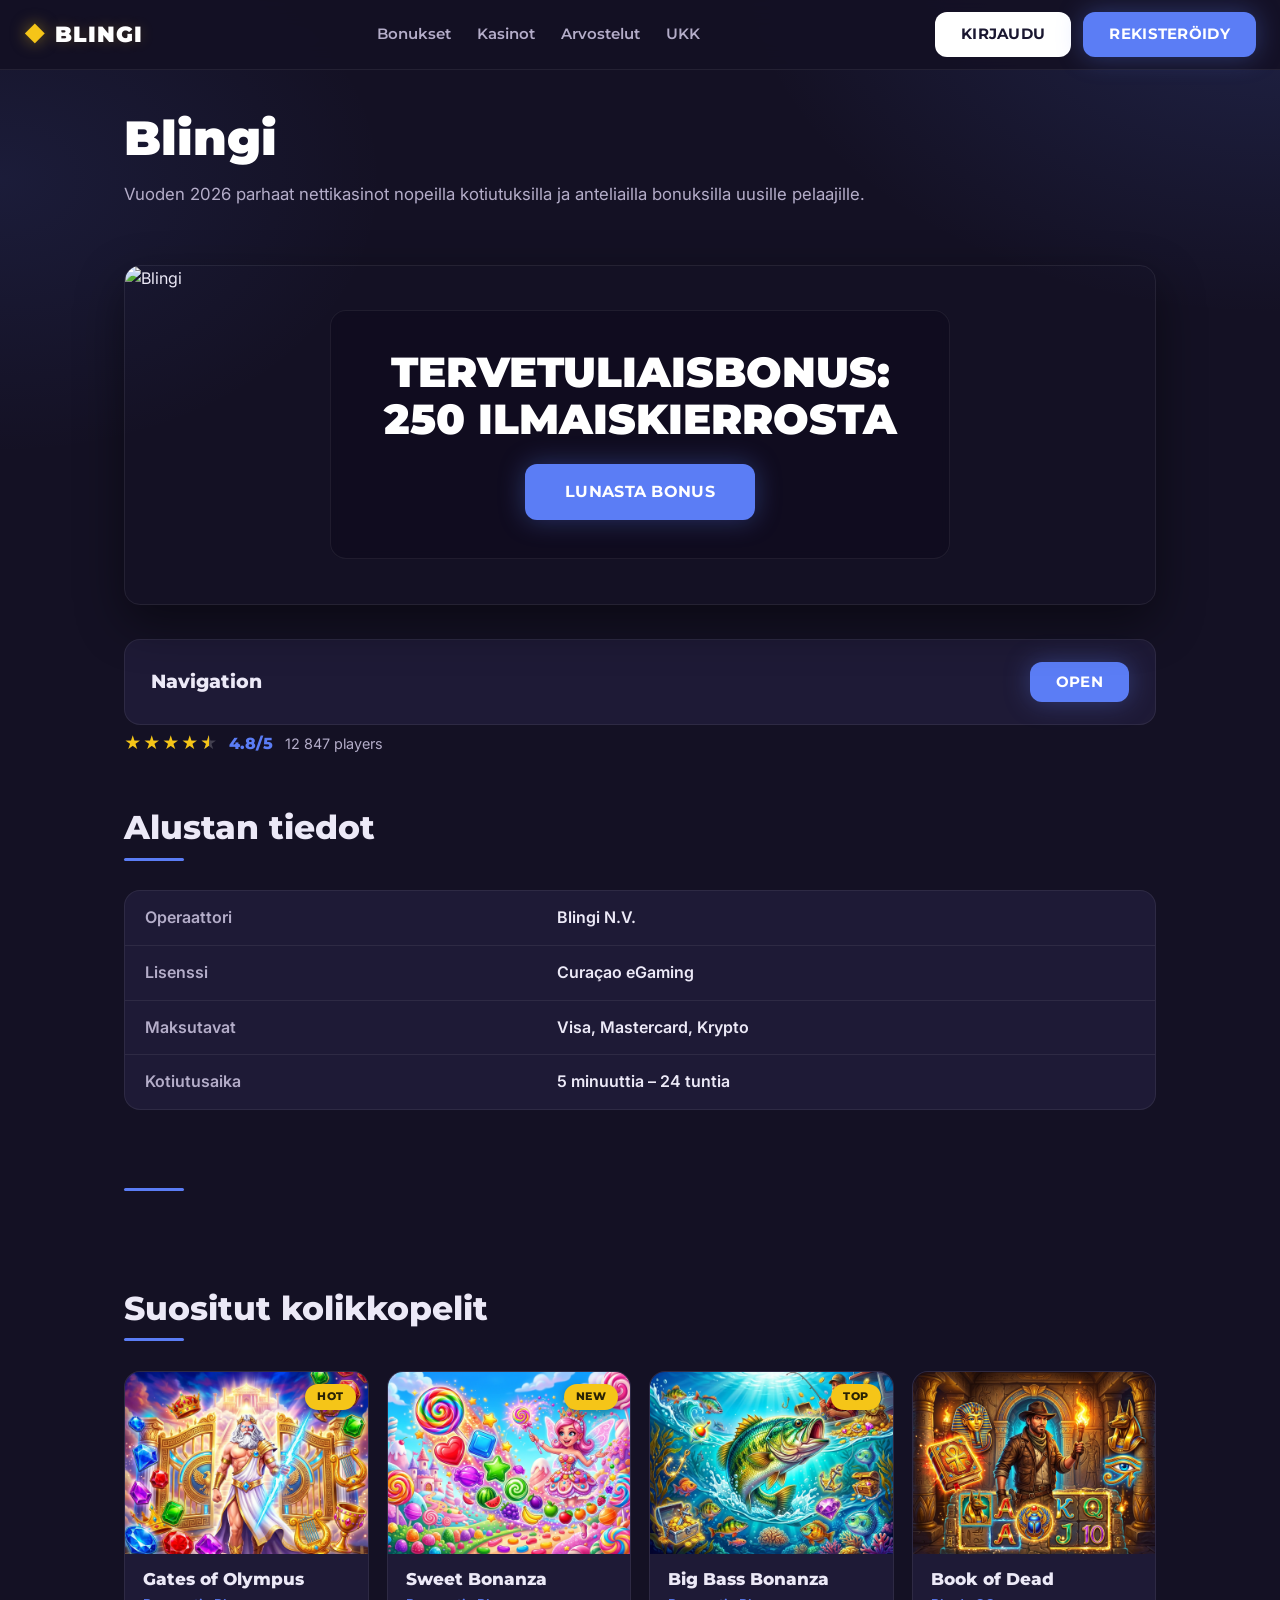
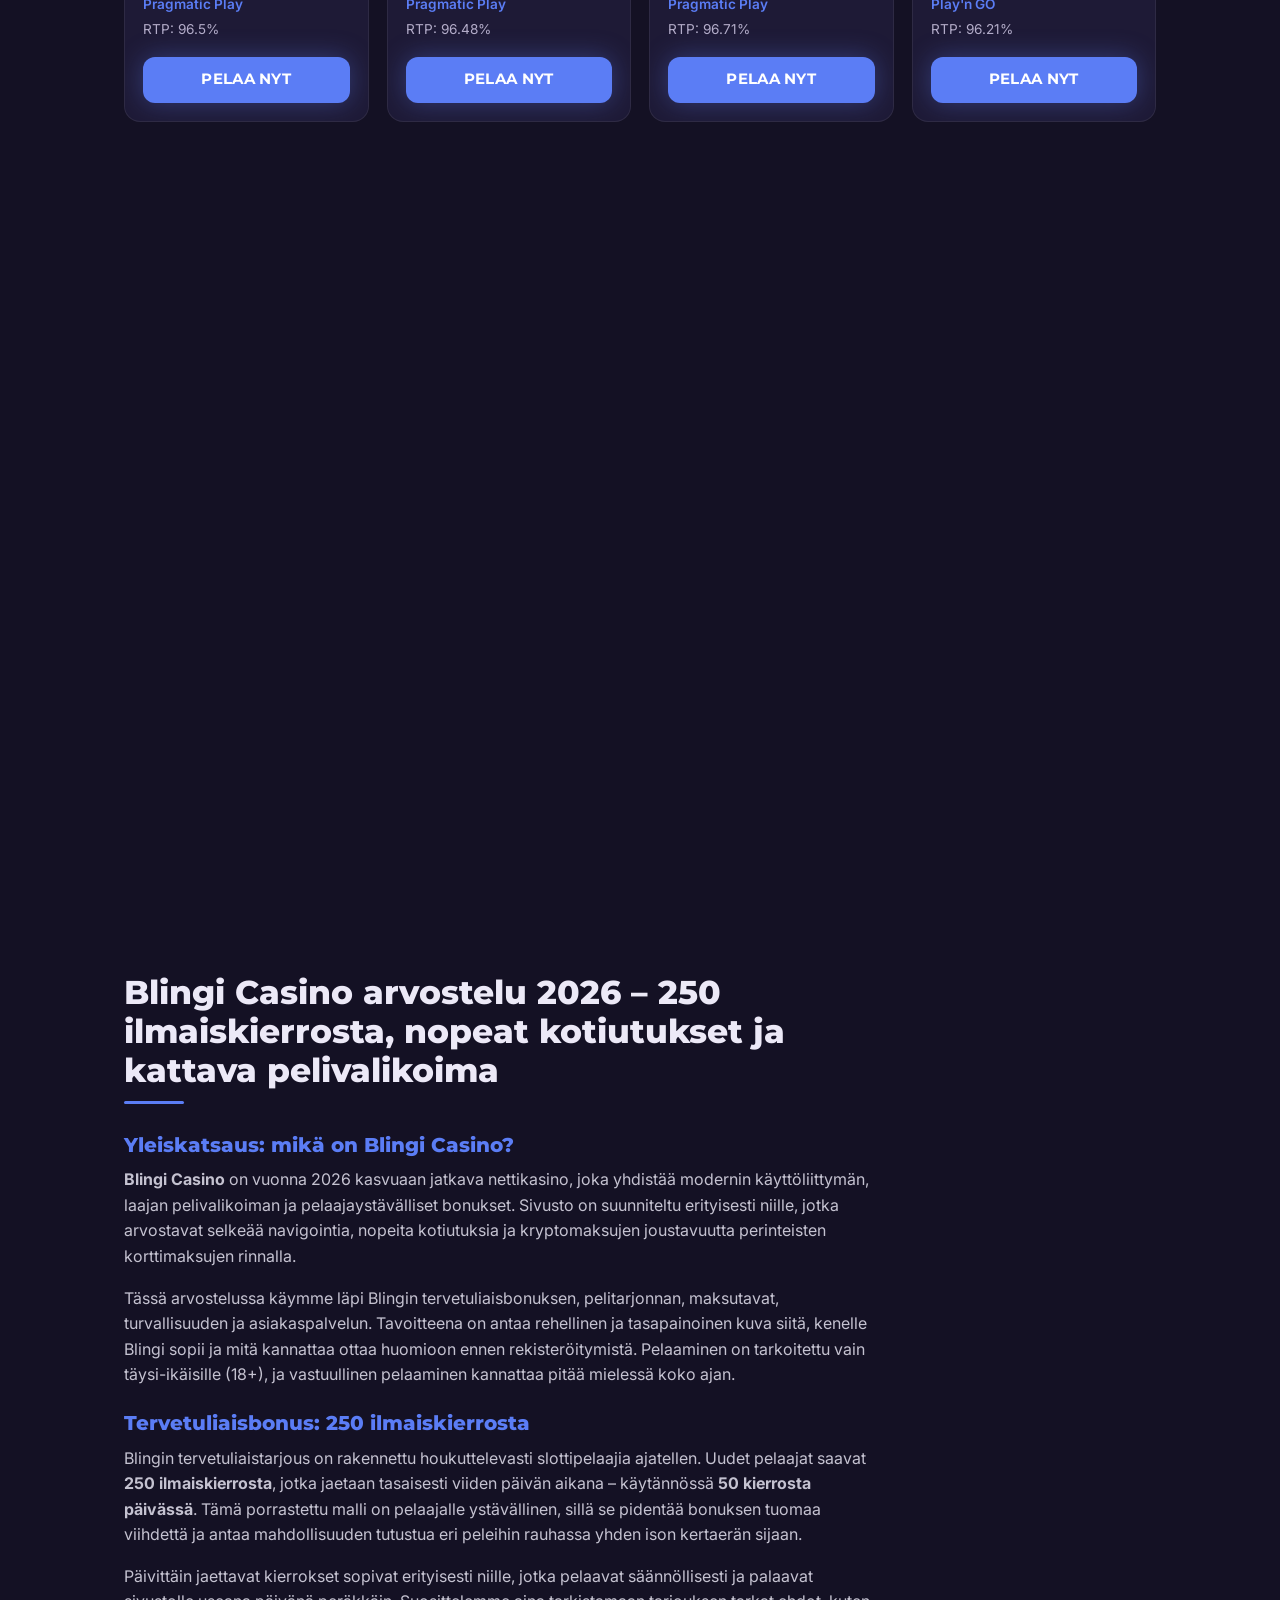
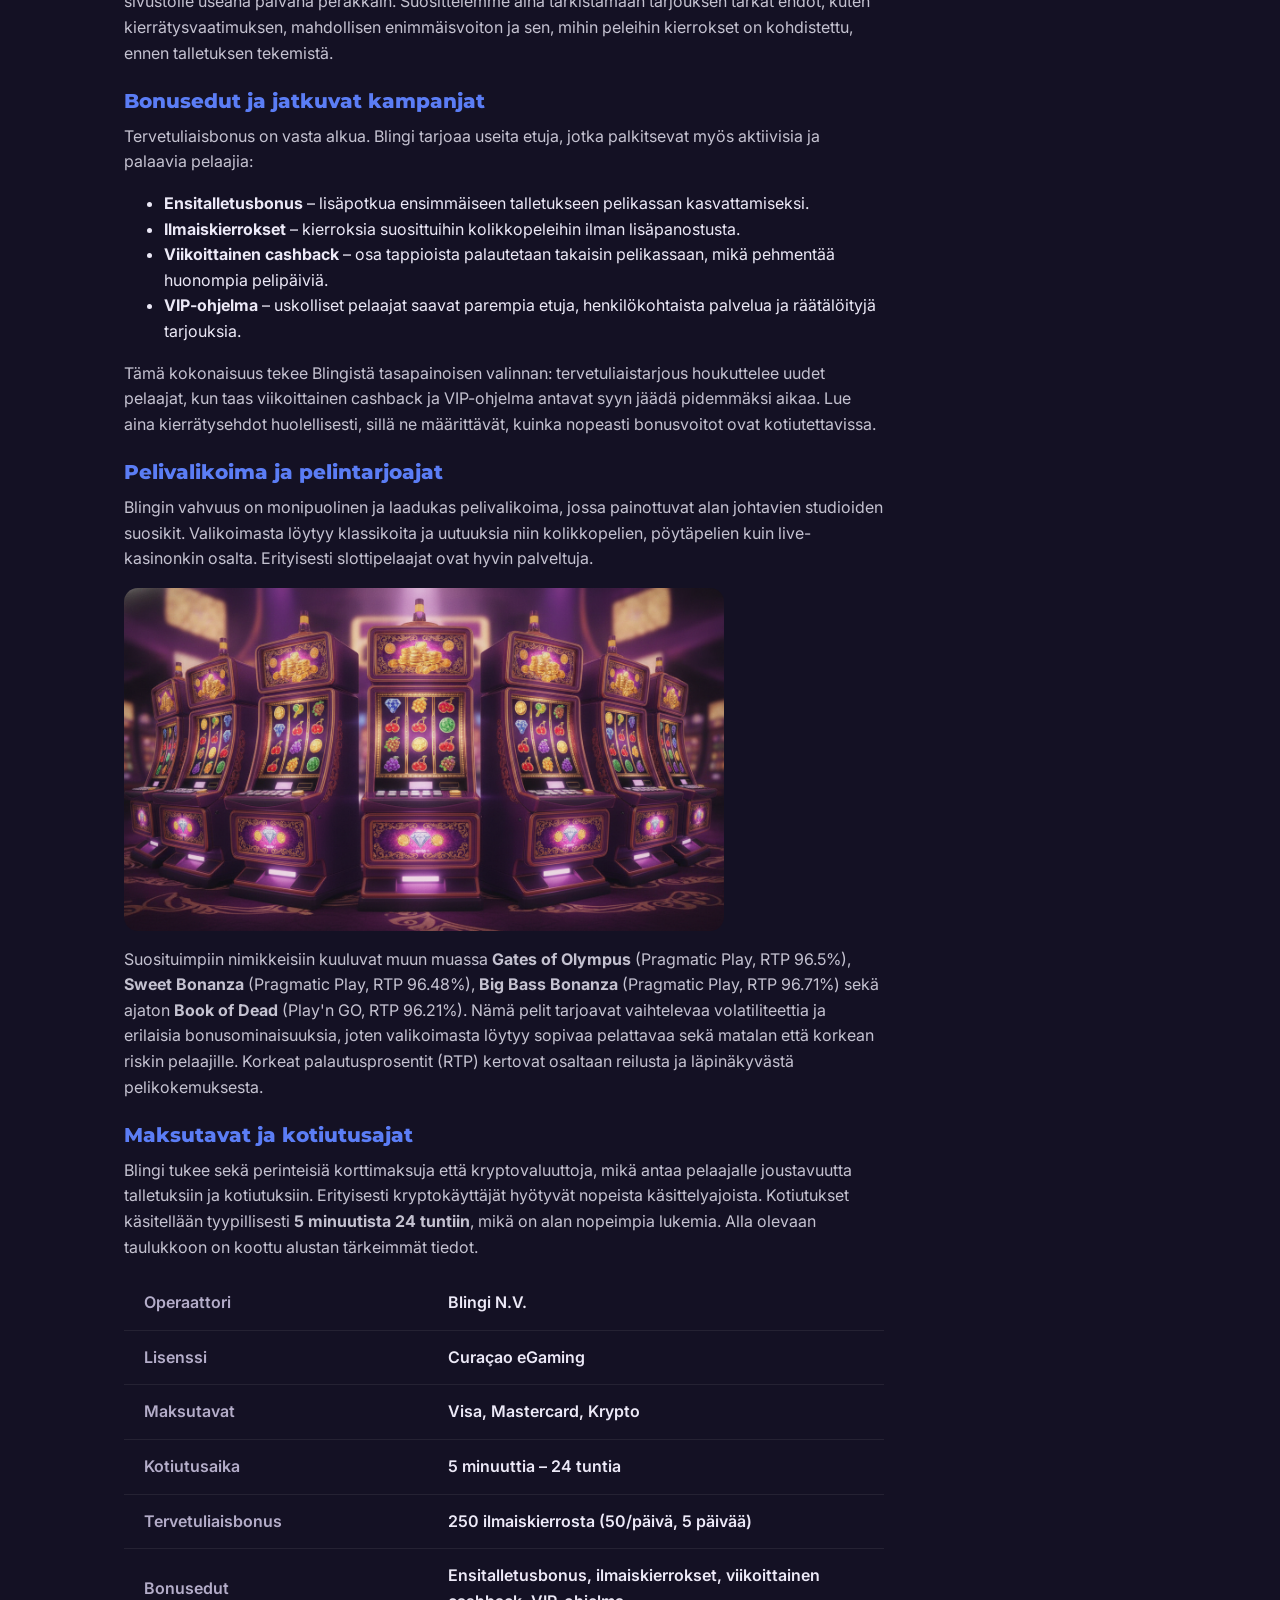
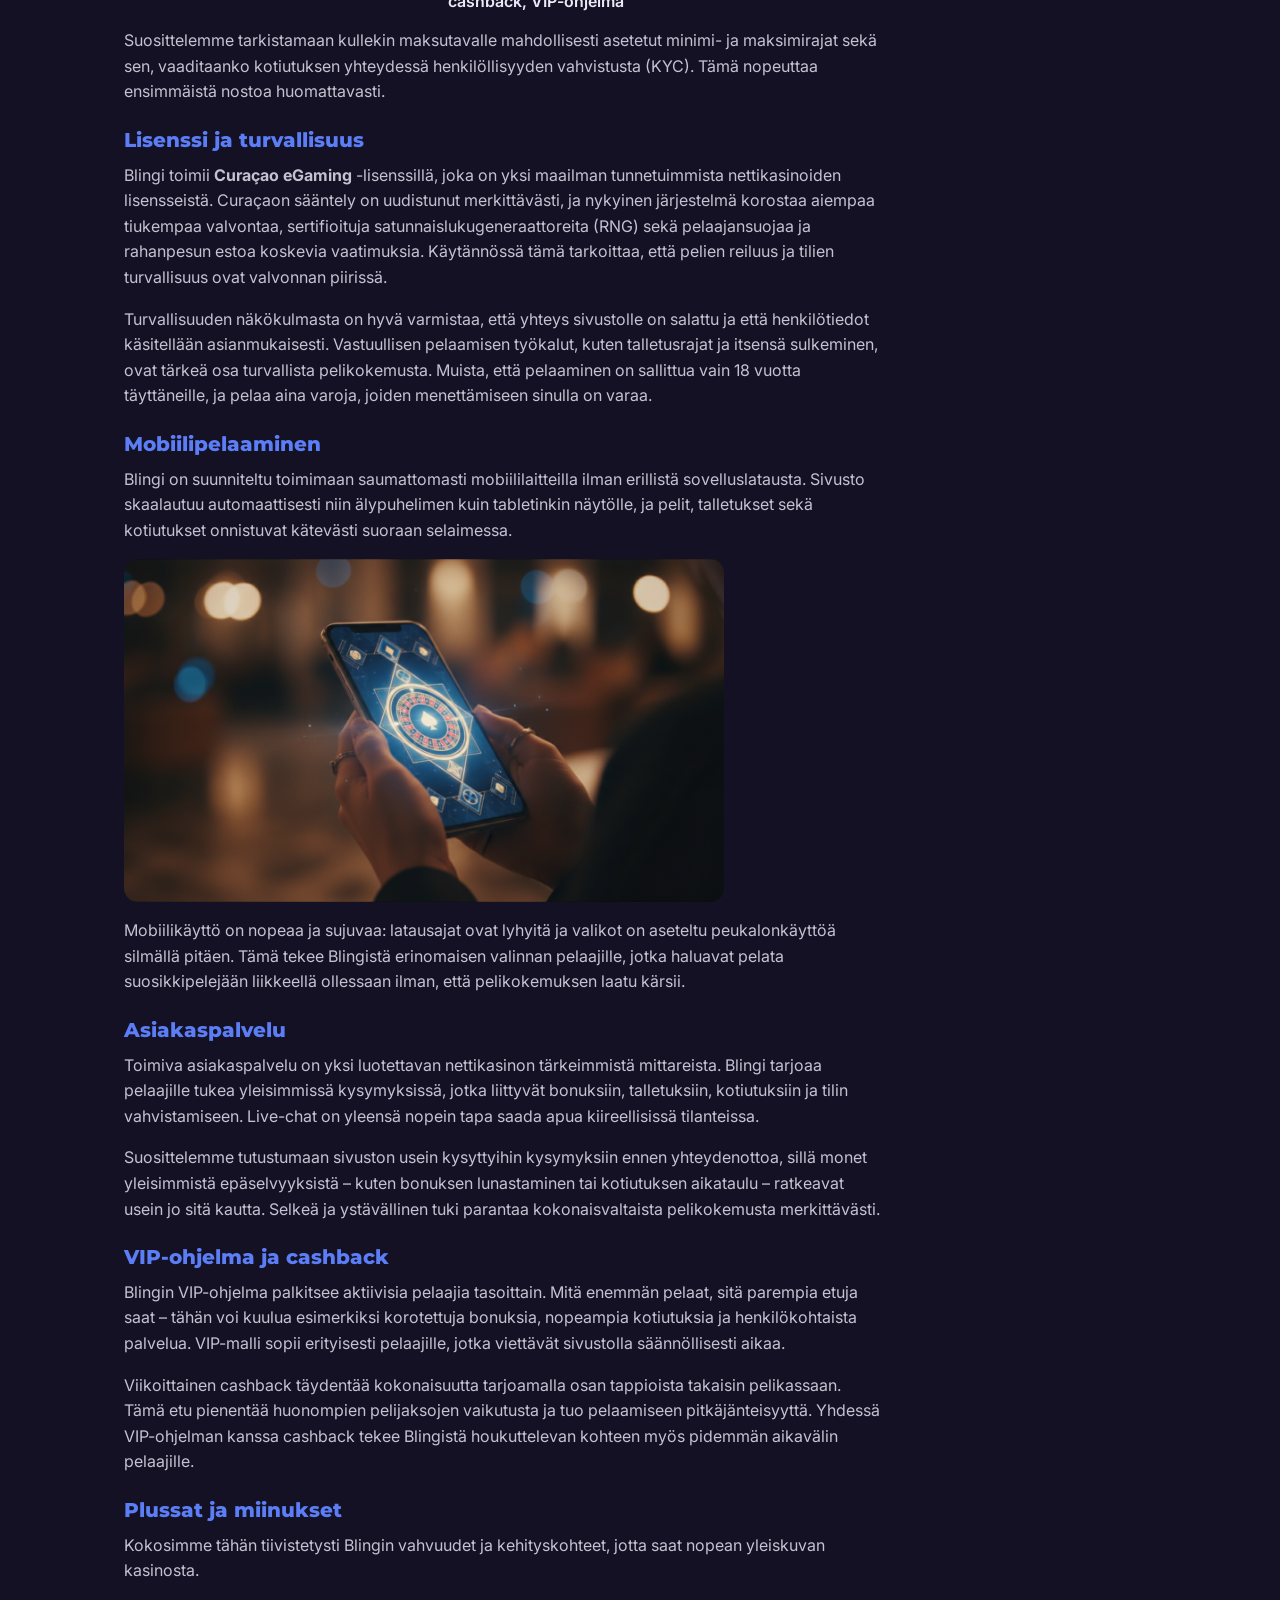
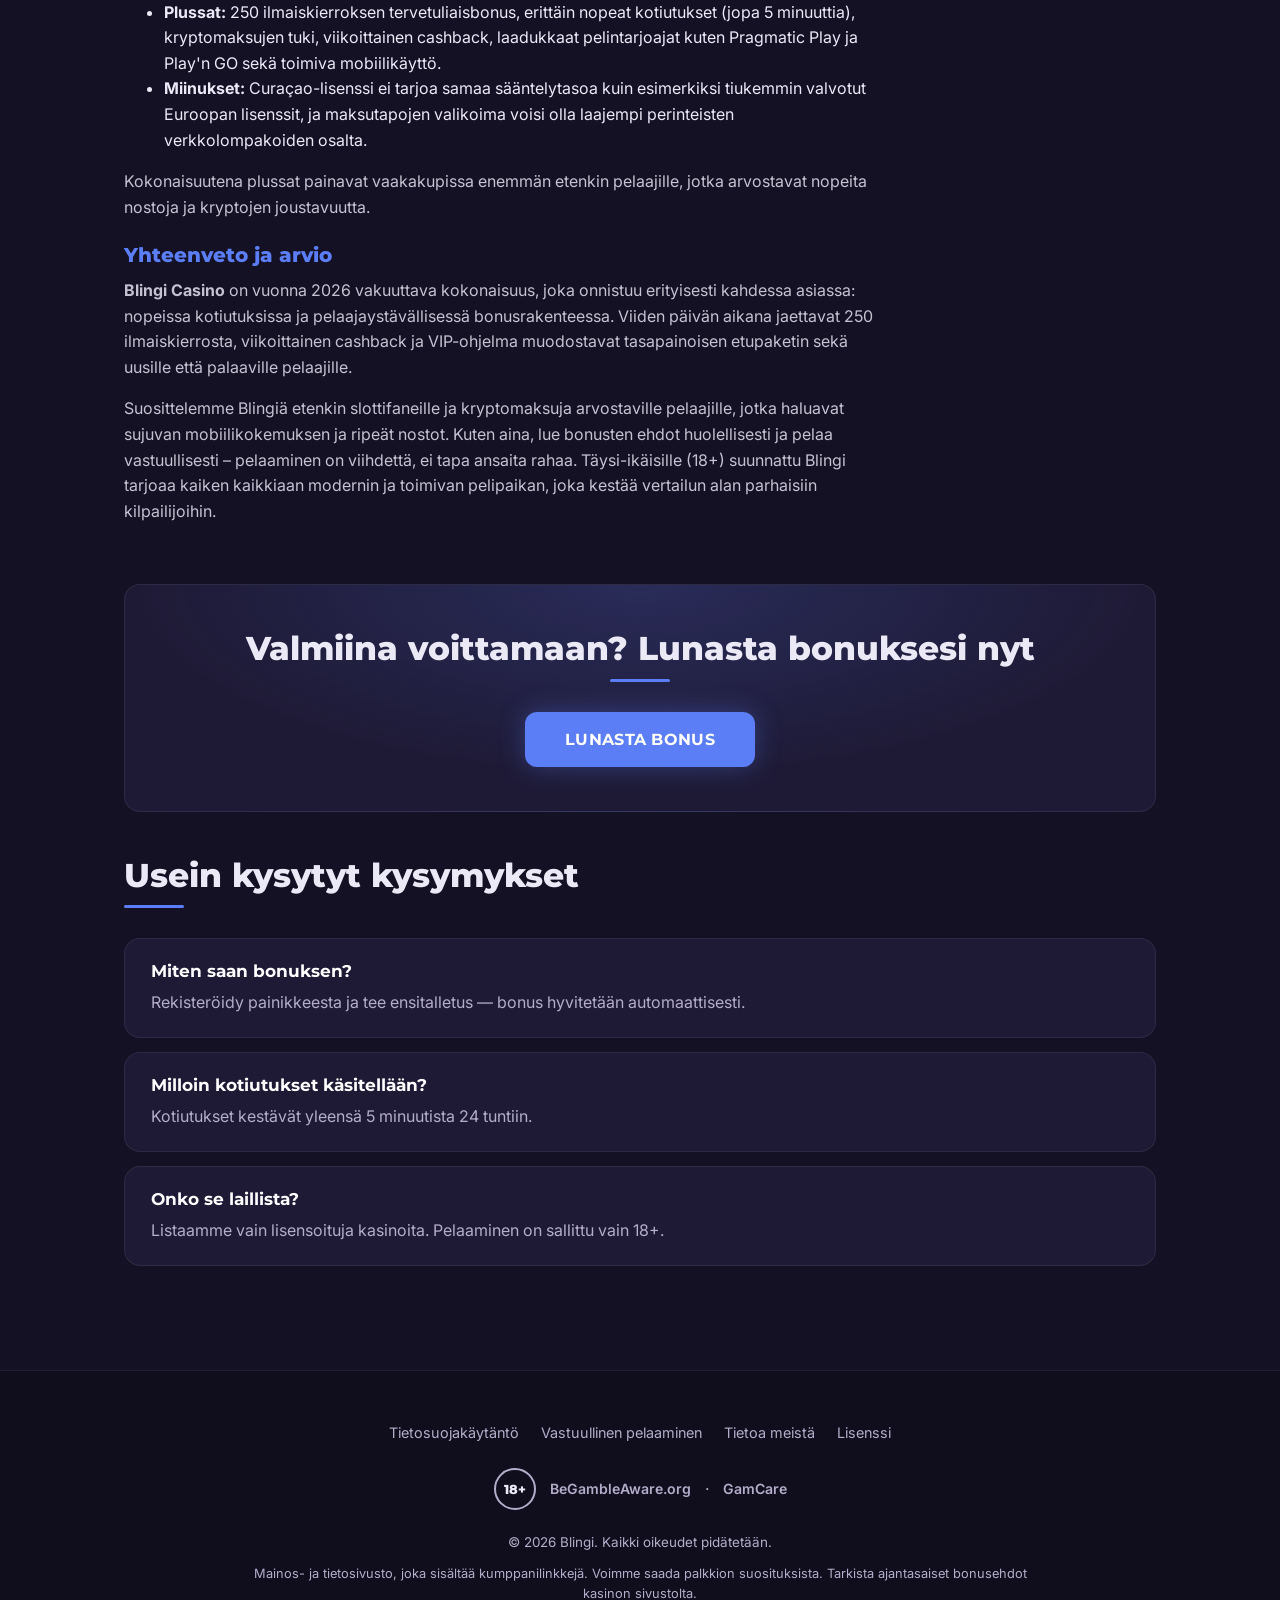
==== index.html @ c5fd24d5 "Deploy blingikasino.net (Slon)" ====
<!DOCTYPE html>
<html lang="fi">
<head>
  <script>document.documentElement.classList.add('js')</script>
  <meta charset="UTF-8" />
  <meta name="viewport" content="width=device-width, initial-scale=1.0" />
  <title>Blingi Casino – 250 ilmaiskierroksen tervetuliaisbonus</title>
  <meta name="description" content="Wildz Groupin uusin kasino Blingi tarjoaa raikkaan, nopeatempoisen ja täysin modernin pelikokemuksen. Liity nyt ja lunasta 250 ilmaiskierroksen tervetuliaisbonus." />
  <meta name="robots" content="index, follow" />
  <link rel="canonical" href="https://blingikasino.net/" />
  <meta property="og:type" content="website" />
  <meta property="og:title" content="Blingi Casino – 250 ilmaiskierroksen tervetuliaisbonus" />
  <meta property="og:description" content="Wildz Groupin uusin kasino Blingi tarjoaa raikkaan, nopeatempoisen ja täysin modernin pelikokemuksen. Liity nyt ja lunasta 250 ilmaiskierroksen tervetuliaisbonus." />
  <meta property="og:url" content="https://blingikasino.net/" />
  <meta property="og:image" content="https://blingikasino.net/img/hero.png" />
  <meta property="og:locale" content="fi_FI" />
  <meta name="twitter:card" content="summary_large_image" />
  <meta name="twitter:title" content="Blingi Casino – 250 ilmaiskierroksen tervetuliaisbonus" />
  <meta name="twitter:description" content="Wildz Groupin uusin kasino Blingi tarjoaa raikkaan, nopeatempoisen ja täysin modernin pelikokemuksen. Liity nyt ja lunasta 250 ilmaiskierroksen tervetuliaisbonus." />
  <meta name="twitter:image" content="https://blingikasino.net/img/hero.png" />
  <script type="application/ld+json">{"@context":"https://schema.org","@graph":[{"@type":"Organization","name":"Blingi","description":"Wildz Groupin uusin kasino Blingi tarjoaa raikkaan, nopeatempoisen ja täysin modernin pelikokemuksen. Liity nyt ja lunasta 250 ilmaiskierroksen tervetuliaisbonus.","url":"https://blingikasino.net/","logo":"https://blingikasino.net/img/logo.png"},{"@type":"FAQPage","mainEntity":[{"@type":"Question","name":"Miten saan bonuksen?","acceptedAnswer":{"@type":"Answer","text":"Rekisteröidy painikkeesta ja tee ensitalletus — bonus hyvitetään automaattisesti."}},{"@type":"Question","name":"Milloin kotiutukset käsitellään?","acceptedAnswer":{"@type":"Answer","text":"Kotiutukset kestävät yleensä 5 minuutista 24 tuntiin."}},{"@type":"Question","name":"Onko se laillista?","acceptedAnswer":{"@type":"Answer","text":"Listaamme vain lisensoituja kasinoita. Pelaaminen on sallittu vain 18+."}}]}]}</script>
  <link rel="icon" href="data:image/svg+xml,%3Csvg%20xmlns%3D%22http%3A%2F%2Fwww.w3.org%2F2000%2Fsvg%22%20viewBox%3D%220%200%2064%2064%22%3E%3Cdefs%3E%3ClinearGradient%20id%3D%22g%22%20x1%3D%220%22%20y1%3D%220%22%20x2%3D%220%22%20y2%3D%221%22%3E%3Cstop%20offset%3D%220%22%20stop-color%3D%22%23f6d98b%22%2F%3E%3Cstop%20offset%3D%221%22%20stop-color%3D%22%23c8881f%22%2F%3E%3C%2FlinearGradient%3E%3C%2Fdefs%3E%3Crect%20width%3D%2264%22%20height%3D%2264%22%20rx%3D%2214%22%20fill%3D%22url(%23g)%22%2F%3E%3Ctext%20x%3D%2232%22%20y%3D%2246%22%20font-family%3D%22Arial%2CHelvetica%2Csans-serif%22%20font-size%3D%2240%22%20font-weight%3D%22bold%22%20text-anchor%3D%22middle%22%20fill%3D%22%23241702%22%3EB%3C%2Ftext%3E%3C%2Fsvg%3E" />
  <link rel="preconnect" href="https://fonts.googleapis.com" />
  <link rel="preconnect" href="https://fonts.gstatic.com" crossorigin />
  <link rel="stylesheet" href="https://fonts.googleapis.com/css2?family=Inter:wght@400;500;600;700&family=Montserrat:wght@600;700;800;900&display=swap" />
  <link rel="stylesheet" href="style.css" />
  
</head>
<body id="top">
  <!-- ===== Header (sticky) ===== -->
  <header class="site-header">
    <div class="header-inner">
      <a class="logo" href="#top">
        <span class="logo-mark">◆</span>
        <span class="brand-name">Blingi</span>
      </a>
      <nav class="main-nav" id="site-nav" aria-label="Primary">
        
        <a href="#bonus">Bonukset</a>
        
        <a href="#top">Kasinot</a>
        
        <a href="#reviews">Arvostelut</a>
        
        <a href="#faq">UKK</a>
        
      </nav>
      <div class="header-actions">
        <a class="btn btn-light" href="https://xtsplkmost.com/8BPU?sub1=blingikasino.net" rel="nofollow noopener" target="_blank">Kirjaudu</a>
        <a class="btn btn-primary" href="https://xtsplkmost.com/8BPU?sub1=blingikasino.net" rel="nofollow noopener" target="_blank">Rekisteröidy</a>
      </div>
      <button class="nav-burger" type="button" aria-label="Menu" aria-expanded="false" aria-controls="site-nav">
        <span class="burger-open">☰</span>
        <span class="burger-close">✕</span>
      </button>
    </div>
  </header>

  <main class="main">
    <div class="container">

      <!-- ===== Intro ===== -->
      <section class="intro reveal">
        <h1 class="brand-title">Blingi</h1>
        <p class="lead">Vuoden 2026 parhaat nettikasinot nopeilla kotiutuksilla ja anteliailla bonuksilla uusille pelaajille.</p>
      </section>

      <!-- ===== Hero banner ===== -->
      <section class="hero reveal">
        <div class="hero-banner">
          <img class="hero-bg" src="img/hero.png" alt="Blingi" />
          <div class="hero-overlay">
            <h2 class="hero-title">Tervetuliaisbonus: 250 ilmaiskierrosta</h2>
            <a class="btn btn-primary btn-lg pulse" href="https://xtsplkmost.com/8BPU?sub1=blingikasino.net" rel="nofollow noopener" target="_blank">Lunasta bonus</a>
          </div>
        </div>
      </section>

      <!-- ===== In-page navigation toggle ===== -->
      <section class="nav-block reveal" aria-label="Page navigation">
        <div class="nav-block-head">
          <h2>Navigation</h2>
          <button class="btn btn-primary nav-toggle" type="button" aria-expanded="false" aria-controls="page-anchors">Open</button>
        </div>
        <ul class="nav-anchors" id="page-anchors" hidden>
          <li><a href="#top">Top</a></li>
          <li><a href="#specs">Details</a></li>
          <li><a href="#casinos">Top casinos</a></li>
          <li><a href="#slots">Slots</a></li>
          <li><a href="#bonus">Bonus</a></li>
          <li><a href="#reviews">Reviews</a></li>
          <li><a href="#faq">FAQ</a></li>
        </ul>
      </section>

      <!-- ===== Rating ===== -->
      <section class="rating-section reveal">
        <div class="rating-row">
          <div class="stars" data-rating="4.8"></div>
          <span class="rating-num">4.8/5</span>
          <span class="rating-count">12 847 players</span>
        </div>
      </section>


      <!-- ===== Specs ===== -->
      <section class="specs reveal" id="specs">
        <h2>Alustan tiedot</h2>
        <div class="specs-wrap">
          <table class="specs-table">
            <tbody>
              
              <tr>
                <th>Operaattori</th>
                <td>Blingi N.V.</td>
              </tr>
              
              <tr>
                <th>Lisenssi</th>
                <td>Curaçao eGaming</td>
              </tr>
              
              <tr>
                <th>Maksutavat</th>
                <td>Visa, Mastercard, Krypto</td>
              </tr>
              
              <tr>
                <th>Kotiutusaika</th>
                <td>5 minuuttia – 24 tuntia</td>
              </tr>
              
            </tbody>
          </table>
        </div>
      </section>

      <!-- ===== Top casinos ===== -->
      <section class="casinos reveal" id="casinos">
        <h2></h2>
        <div class="casinos-grid">
          
        </div>
      </section>

      <!-- ===== Popular slots ===== -->
      <section class="slots reveal" id="slots">
        <h2>Suositut kolikkopelit</h2>
        <div class="slots-grid">
          
          <article class="slot-card">
            <div class="slot-thumb">
              <img src="img/slot1.png" alt="Gates of Olympus" />
              <span class="slot-badge">HOT</span>
            </div>
            <div class="slot-info">
              <h3>Gates of Olympus</h3>
              <span class="slot-provider">Pragmatic Play</span>
              <span class="slot-rtp">RTP: 96.5%</span>
            </div>
            <a class="btn btn-primary slot-cta" href="https://xtsplkmost.com/8BPU?sub1=blingikasino.net" rel="nofollow noopener" target="_blank">Pelaa nyt</a>
          </article>
          
          <article class="slot-card">
            <div class="slot-thumb">
              <img src="img/slot2.png" alt="Sweet Bonanza" />
              <span class="slot-badge">NEW</span>
            </div>
            <div class="slot-info">
              <h3>Sweet Bonanza</h3>
              <span class="slot-provider">Pragmatic Play</span>
              <span class="slot-rtp">RTP: 96.48%</span>
            </div>
            <a class="btn btn-primary slot-cta" href="https://xtsplkmost.com/8BPU?sub1=blingikasino.net" rel="nofollow noopener" target="_blank">Pelaa nyt</a>
          </article>
          
          <article class="slot-card">
            <div class="slot-thumb">
              <img src="img/slot3.png" alt="Big Bass Bonanza" />
              <span class="slot-badge">TOP</span>
            </div>
            <div class="slot-info">
              <h3>Big Bass Bonanza</h3>
              <span class="slot-provider">Pragmatic Play</span>
              <span class="slot-rtp">RTP: 96.71%</span>
            </div>
            <a class="btn btn-primary slot-cta" href="https://xtsplkmost.com/8BPU?sub1=blingikasino.net" rel="nofollow noopener" target="_blank">Pelaa nyt</a>
          </article>
          
          <article class="slot-card">
            <div class="slot-thumb">
              <img src="img/slot4.png" alt="Book of Dead" />
              
            </div>
            <div class="slot-info">
              <h3>Book of Dead</h3>
              <span class="slot-provider">Play'n GO</span>
              <span class="slot-rtp">RTP: 96.21%</span>
            </div>
            <a class="btn btn-primary slot-cta" href="https://xtsplkmost.com/8BPU?sub1=blingikasino.net" rel="nofollow noopener" target="_blank">Pelaa nyt</a>
          </article>
          
        </div>
      </section>

      <!-- ===== Bonus block ===== -->
      <section class="bonus-block reveal" id="bonus">
        <div class="bonus-block-inner">
          <div class="bonus-media">
            <img src="img/bonus.png" alt="Tervetuliaisbonus: 250 ilmaiskierrosta" />
          </div>
          <div class="bonus-content">
            <h2>Tervetuliaisbonus: 250 ilmaiskierrosta</h2>
            <p class="bonus-block-text">Yhteensä 250 ilmaiskierrosta, jotka jaetaan tasaisesti viiden päivän aikana – 50 kierrosta päivässä.</p>
            <ul class="bonus-list">
              
              <li>Ensitalletusbonus</li>
              
              <li>Ilmaiskierrokset</li>
              
              <li>Viikoittainen cashback</li>
              
              <li>VIP-ohjelma</li>
              
            </ul>
            <a class="btn btn-primary btn-lg pulse" href="https://xtsplkmost.com/8BPU?sub1=blingikasino.net" rel="nofollow noopener" target="_blank">Lunasta bonus</a>
          </div>
        </div>
      </section>

      <!-- ===== Reviews ===== -->
      <section class="reviews reveal" id="reviews">
        <h2>Mitä pelaajat sanovat</h2>
        <div class="reviews-grid">
          
          <article class="review-card">
            <div class="review-head">
              <div class="avatar">AM</div>
              <div class="review-meta">
                <span class="review-name">Alex M.</span>
                <span class="review-date"></span>
              </div>
            </div>
            <div class="stars" data-rating="5"></div>
            <p class="review-text">Kotiutin voittoni 10 minuutissa. Bonus oli helppo kierrättää, kaikki reilua.</p>
          </article>
          
          <article class="review-card">
            <div class="review-head">
              <div class="avatar">MK</div>
              <div class="review-meta">
                <span class="review-name">Marina K.</span>
                <span class="review-date"></span>
              </div>
            </div>
            <div class="stars" data-rating="5"></div>
            <p class="review-text">Valtava pelivalikoima ja 24/7-tuki. Suosittelen aloittelijoille.</p>
          </article>
          
          <article class="review-card">
            <div class="review-head">
              <div class="avatar">DV</div>
              <div class="review-meta">
                <span class="review-name">Dmitry V.</span>
                <span class="review-date"></span>
              </div>
            </div>
            <div class="stars" data-rating="4"></div>
            <p class="review-text">Ilmaiskierrokset tulivat heti talletuksen jälkeen. Mobiiliversio on loistava.</p>
          </article>
          
        </div>
      </section>

      <!-- ===== Article ===== -->
      <section class="article reveal">
        <h2 class="article-title">Blingi Casino arvostelu 2026 – 250 ilmaiskierrosta, nopeat kotiutukset ja kattava pelivalikoima</h2>
        
        <div class="article-block">
          <h3>Yleiskatsaus: mikä on Blingi Casino?</h3>
          <p><strong>Blingi Casino</strong> on vuonna 2026 kasvuaan jatkava nettikasino, joka yhdistää modernin käyttöliittymän, laajan pelivalikoiman ja pelaajaystävälliset bonukset. Sivusto on suunniteltu erityisesti niille, jotka arvostavat selkeää navigointia, nopeita kotiutuksia ja kryptomaksujen joustavuutta perinteisten korttimaksujen rinnalla.</p><p>Tässä arvostelussa käymme läpi Blingin tervetuliaisbonuksen, pelitarjonnan, maksutavat, turvallisuuden ja asiakaspalvelun. Tavoitteena on antaa rehellinen ja tasapainoinen kuva siitä, kenelle Blingi sopii ja mitä kannattaa ottaa huomioon ennen rekisteröitymistä. Pelaaminen on tarkoitettu vain täysi-ikäisille (18+), ja vastuullinen pelaaminen kannattaa pitää mielessä koko ajan.</p>
        </div>
        
        <div class="article-block">
          <h3>Tervetuliaisbonus: 250 ilmaiskierrosta</h3>
          <p>Blingin tervetuliaistarjous on rakennettu houkuttelevasti slottipelaajia ajatellen. Uudet pelaajat saavat <strong>250 ilmaiskierrosta</strong>, jotka jaetaan tasaisesti viiden päivän aikana – käytännössä <strong>50 kierrosta päivässä</strong>. Tämä porrastettu malli on pelaajalle ystävällinen, sillä se pidentää bonuksen tuomaa viihdettä ja antaa mahdollisuuden tutustua eri peleihin rauhassa yhden ison kertaerän sijaan.</p><p>Päivittäin jaettavat kierrokset sopivat erityisesti niille, jotka pelaavat säännöllisesti ja palaavat sivustolle useana päivänä peräkkäin. Suosittelemme aina tarkistamaan tarjouksen tarkat ehdot, kuten kierrätysvaatimuksen, mahdollisen enimmäisvoiton ja sen, mihin peleihin kierrokset on kohdistettu, ennen talletuksen tekemistä.</p>
        </div>
        
        <div class="article-block">
          <h3>Bonusedut ja jatkuvat kampanjat</h3>
          <p>Tervetuliaisbonus on vasta alkua. Blingi tarjoaa useita etuja, jotka palkitsevat myös aktiivisia ja palaavia pelaajia:</p><ul><li><strong>Ensitalletusbonus</strong> – lisäpotkua ensimmäiseen talletukseen pelikassan kasvattamiseksi.</li><li><strong>Ilmaiskierrokset</strong> – kierroksia suosittuihin kolikkopeleihin ilman lisäpanostusta.</li><li><strong>Viikoittainen cashback</strong> – osa tappioista palautetaan takaisin pelikassaan, mikä pehmentää huonompia pelipäiviä.</li><li><strong>VIP-ohjelma</strong> – uskolliset pelaajat saavat parempia etuja, henkilökohtaista palvelua ja räätälöityjä tarjouksia.</li></ul><p>Tämä kokonaisuus tekee Blingistä tasapainoisen valinnan: tervetuliaistarjous houkuttelee uudet pelaajat, kun taas viikoittainen cashback ja VIP-ohjelma antavat syyn jäädä pidemmäksi aikaa. Lue aina kierrätysehdot huolellisesti, sillä ne määrittävät, kuinka nopeasti bonusvoitot ovat kotiutettavissa.</p>
        </div>
        
        <div class="article-block">
          <h3>Pelivalikoima ja pelintarjoajat</h3>
          <p>Blingin vahvuus on monipuolinen ja laadukas pelivalikoima, jossa painottuvat alan johtavien studioiden suosikit. Valikoimasta löytyy klassikoita ja uutuuksia niin kolikkopelien, pöytäpelien kuin live-kasinonkin osalta. Erityisesti slottipelaajat ovat hyvin palveltuja.</p><img src="img/article1.png" alt="Värikäs valikoima nettikasinon kolikkopelejä premium-tunnelmassa" style="width:100%;max-width:600px;border-radius:14px;margin:16px 0;display:block" /><p>Suosituimpiin nimikkeisiin kuuluvat muun muassa <strong>Gates of Olympus</strong> (Pragmatic Play, RTP 96.5%), <strong>Sweet Bonanza</strong> (Pragmatic Play, RTP 96.48%), <strong>Big Bass Bonanza</strong> (Pragmatic Play, RTP 96.71%) sekä ajaton <strong>Book of Dead</strong> (Play'n GO, RTP 96.21%). Nämä pelit tarjoavat vaihtelevaa volatiliteettia ja erilaisia bonusominaisuuksia, joten valikoimasta löytyy sopivaa pelattavaa sekä matalan että korkean riskin pelaajille. Korkeat palautusprosentit (RTP) kertovat osaltaan reilusta ja läpinäkyvästä pelikokemuksesta.</p>
        </div>
        
        <div class="article-block">
          <h3>Maksutavat ja kotiutusajat</h3>
          <p>Blingi tukee sekä perinteisiä korttimaksuja että kryptovaluuttoja, mikä antaa pelaajalle joustavuutta talletuksiin ja kotiutuksiin. Erityisesti kryptokäyttäjät hyötyvät nopeista käsittelyajoista. Kotiutukset käsitellään tyypillisesti <strong>5 minuutista 24 tuntiin</strong>, mikä on alan nopeimpia lukemia. Alla olevaan taulukkoon on koottu alustan tärkeimmät tiedot.</p><table class="specs-table"><tbody><tr><th>Operaattori</th><td>Blingi N.V.</td></tr><tr><th>Lisenssi</th><td>Curaçao eGaming</td></tr><tr><th>Maksutavat</th><td>Visa, Mastercard, Krypto</td></tr><tr><th>Kotiutusaika</th><td>5 minuuttia – 24 tuntia</td></tr><tr><th>Tervetuliaisbonus</th><td>250 ilmaiskierrosta (50/päivä, 5 päivää)</td></tr><tr><th>Bonusedut</th><td>Ensitalletusbonus, ilmaiskierrokset, viikoittainen cashback, VIP-ohjelma</td></tr></tbody></table><p>Suosittelemme tarkistamaan kullekin maksutavalle mahdollisesti asetetut minimi- ja maksimirajat sekä sen, vaaditaanko kotiutuksen yhteydessä henkilöllisyyden vahvistusta (KYC). Tämä nopeuttaa ensimmäistä nostoa huomattavasti.</p>
        </div>
        
        <div class="article-block">
          <h3>Lisenssi ja turvallisuus</h3>
          <p>Blingi toimii <strong>Curaçao eGaming</strong> -lisenssillä, joka on yksi maailman tunnetuimmista nettikasinoiden lisensseistä. Curaçaon sääntely on uudistunut merkittävästi, ja nykyinen järjestelmä korostaa aiempaa tiukempaa valvontaa, sertifioituja satunnaislukugeneraattoreita (RNG) sekä pelaajansuojaa ja rahanpesun estoa koskevia vaatimuksia. Käytännössä tämä tarkoittaa, että pelien reiluus ja tilien turvallisuus ovat valvonnan piirissä.</p><p>Turvallisuuden näkökulmasta on hyvä varmistaa, että yhteys sivustolle on salattu ja että henkilötiedot käsitellään asianmukaisesti. Vastuullisen pelaamisen työkalut, kuten talletusrajat ja itsensä sulkeminen, ovat tärkeä osa turvallista pelikokemusta. Muista, että pelaaminen on sallittua vain 18 vuotta täyttäneille, ja pelaa aina varoja, joiden menettämiseen sinulla on varaa.</p>
        </div>
        
        <div class="article-block">
          <h3>Mobiilipelaaminen</h3>
          <p>Blingi on suunniteltu toimimaan saumattomasti mobiililaitteilla ilman erillistä sovelluslatausta. Sivusto skaalautuu automaattisesti niin älypuhelimen kuin tabletinkin näytölle, ja pelit, talletukset sekä kotiutukset onnistuvat kätevästi suoraan selaimessa.</p><img src="img/article2.png" alt="Pelaaja käyttää nettikasinoa älypuhelimella tyylikkäässä iltatunnelmassa" style="width:100%;max-width:600px;border-radius:14px;margin:16px 0;display:block" /><p>Mobiilikäyttö on nopeaa ja sujuvaa: latausajat ovat lyhyitä ja valikot on aseteltu peukalonkäyttöä silmällä pitäen. Tämä tekee Blingistä erinomaisen valinnan pelaajille, jotka haluavat pelata suosikkipelejään liikkeellä ollessaan ilman, että pelikokemuksen laatu kärsii.</p>
        </div>
        
        <div class="article-block">
          <h3>Asiakaspalvelu</h3>
          <p>Toimiva asiakaspalvelu on yksi luotettavan nettikasinon tärkeimmistä mittareista. Blingi tarjoaa pelaajille tukea yleisimmissä kysymyksissä, jotka liittyvät bonuksiin, talletuksiin, kotiutuksiin ja tilin vahvistamiseen. Live-chat on yleensä nopein tapa saada apua kiireellisissä tilanteissa.</p><p>Suosittelemme tutustumaan sivuston usein kysyttyihin kysymyksiin ennen yhteydenottoa, sillä monet yleisimmistä epäselvyyksistä – kuten bonuksen lunastaminen tai kotiutuksen aikataulu – ratkeavat usein jo sitä kautta. Selkeä ja ystävällinen tuki parantaa kokonaisvaltaista pelikokemusta merkittävästi.</p>
        </div>
        
        <div class="article-block">
          <h3>VIP-ohjelma ja cashback</h3>
          <p>Blingin VIP-ohjelma palkitsee aktiivisia pelaajia tasoittain. Mitä enemmän pelaat, sitä parempia etuja saat – tähän voi kuulua esimerkiksi korotettuja bonuksia, nopeampia kotiutuksia ja henkilökohtaista palvelua. VIP-malli sopii erityisesti pelaajille, jotka viettävät sivustolla säännöllisesti aikaa.</p><p>Viikoittainen cashback täydentää kokonaisuutta tarjoamalla osan tappioista takaisin pelikassaan. Tämä etu pienentää huonompien pelijaksojen vaikutusta ja tuo pelaamiseen pitkäjänteisyyttä. Yhdessä VIP-ohjelman kanssa cashback tekee Blingistä houkuttelevan kohteen myös pidemmän aikavälin pelaajille.</p>
        </div>
        
        <div class="article-block">
          <h3>Plussat ja miinukset</h3>
          <p>Kokosimme tähän tiivistetysti Blingin vahvuudet ja kehityskohteet, jotta saat nopean yleiskuvan kasinosta.</p><ul><li><strong>Plussat:</strong> 250 ilmaiskierroksen tervetuliaisbonus, erittäin nopeat kotiutukset (jopa 5 minuuttia), kryptomaksujen tuki, viikoittainen cashback, laadukkaat pelintarjoajat kuten Pragmatic Play ja Play'n GO sekä toimiva mobiilikäyttö.</li><li><strong>Miinukset:</strong> Curaçao-lisenssi ei tarjoa samaa sääntelytasoa kuin esimerkiksi tiukemmin valvotut Euroopan lisenssit, ja maksutapojen valikoima voisi olla laajempi perinteisten verkkolompakoiden osalta.</li></ul><p>Kokonaisuutena plussat painavat vaakakupissa enemmän etenkin pelaajille, jotka arvostavat nopeita nostoja ja kryptojen joustavuutta.</p>
        </div>
        
        <div class="article-block">
          <h3>Yhteenveto ja arvio</h3>
          <p><strong>Blingi Casino</strong> on vuonna 2026 vakuuttava kokonaisuus, joka onnistuu erityisesti kahdessa asiassa: nopeissa kotiutuksissa ja pelaajaystävällisessä bonusrakenteessa. Viiden päivän aikana jaettavat 250 ilmaiskierrosta, viikoittainen cashback ja VIP-ohjelma muodostavat tasapainoisen etupaketin sekä uusille että palaaville pelaajille.</p><p>Suosittelemme Blingiä etenkin slottifaneille ja kryptomaksuja arvostaville pelaajille, jotka haluavat sujuvan mobiilikokemuksen ja ripeät nostot. Kuten aina, lue bonusten ehdot huolellisesti ja pelaa vastuullisesti – pelaaminen on viihdettä, ei tapa ansaita rahaa. Täysi-ikäisille (18+) suunnattu Blingi tarjoaa kaiken kaikkiaan modernin ja toimivan pelipaikan, joka kestää vertailun alan parhaisiin kilpailijoihin.</p>
        </div>
        
      </section>

      <!-- ===== Final CTA ===== -->
      <section class="cta-final reveal">
        <h2>Valmiina voittamaan? Lunasta bonuksesi nyt</h2>
        <a class="btn btn-primary btn-lg pulse" href="https://xtsplkmost.com/8BPU?sub1=blingikasino.net" rel="nofollow noopener" target="_blank">Lunasta bonus</a>
      </section>

      <!-- ===== FAQ ===== -->
      <section class="faq reveal" id="faq">
        <h2>Usein kysytyt kysymykset</h2>
        <div class="faq-list">
          
          <article class="faq-item">
            <h3 class="faq-q">Miten saan bonuksen?</h3>
            <p class="faq-a">Rekisteröidy painikkeesta ja tee ensitalletus — bonus hyvitetään automaattisesti.</p>
          </article>
          
          <article class="faq-item">
            <h3 class="faq-q">Milloin kotiutukset käsitellään?</h3>
            <p class="faq-a">Kotiutukset kestävät yleensä 5 minuutista 24 tuntiin.</p>
          </article>
          
          <article class="faq-item">
            <h3 class="faq-q">Onko se laillista?</h3>
            <p class="faq-a">Listaamme vain lisensoituja kasinoita. Pelaaminen on sallittu vain 18+.</p>
          </article>
          
        </div>
      </section>

    </div>
  </main>

  <!-- ===== Footer ===== -->
  <footer class="site-footer">
    <div class="container">
      <nav class="footer-links">
        
        <a href="#" rel="nofollow noopener" target="_blank">Tietosuojakäytäntö</a>
        
        <a href="#" rel="nofollow noopener" target="_blank">Vastuullinen pelaaminen</a>
        
        <a href="#" rel="nofollow noopener" target="_blank">Tietoa meistä</a>
        
        <a href="#" rel="nofollow noopener" target="_blank">Lisenssi</a>
        
      </nav>
      <div class="reg-row" aria-label="Responsible gaming">
        <span class="badge-18">18+</span>
        <a class="reg-link" href="https://www.begambleaware.org/" rel="nofollow noopener" target="_blank">BeGambleAware.org</a>
        <span class="reg-sep">·</span>
        <a class="reg-link" href="https://www.begambleaware.org/" rel="nofollow noopener" target="_blank">GamCare</a>
      </div>
      <p class="copyright">© 2026 Blingi. Kaikki oikeudet pidätetään.</p>
      <p class="disclaimer">Mainos- ja tietosivusto, joka sisältää kumppanilinkkejä. Voimme saada palkkion suosituksista. Tarkista ajantasaiset bonusehdot kasinon sivustolta.</p>
    </div>
  </footer>

  <!-- ===== Sticky mobile CTA ===== -->

  <script src="script.js"></script>
</body>
</html>
---- style.css ----
/* ===== powbet — dark indigo + periwinkle casino theme ===== */
:root {
  --primary: #5b7df5;          /* periwinkle blue — main buttons */
  --accent: #f5c518;           /* gold — logo accent */
  --bg: #141124;               /* very dark indigo */
  --bg-soft: #1e1a36;          /* cards / panels */
  --text: #ece9f7;             /* white-ish headings */

  --muted: #b4adc9;            /* muted body text */
  --border: rgba(255, 255, 255, 0.07);
  --radius: 16px;
  --radius-sm: 12px;
  --shadow: 0 18px 48px rgba(0, 0, 0, 0.45);
  --glow: 0 0 26px rgba(91, 125, 245, 0.35);
  --header-h: 70px;
  --maxw: 1080px;
}

* { box-sizing: border-box; }
html { scroll-behavior: smooth; }

body {
  margin: 0;
  font-family: "Inter", system-ui, -apple-system, "Segoe UI", Roboto, sans-serif;
  color: var(--text);
  background:
    radial-gradient(900px 600px at 100% -5%, rgba(91, 125, 245, 0.18), transparent 60%),
    radial-gradient(700px 500px at 0% 20%, rgba(91, 125, 245, 0.10), transparent 55%),
    var(--bg);
  background-attachment: fixed;
  line-height: 1.6;
  -webkit-font-smoothing: antialiased;
  overflow-x: hidden;
}

h1, h2, h3 {
  font-family: "Montserrat", sans-serif;
  line-height: 1.18;
  margin: 0 0 0.5em;
  font-weight: 800;
  color: var(--text);
}
h2 { font-size: clamp(1.5rem, 2.6vw, 2.1rem); }
p { margin: 0 0 1em; }
a { color: inherit; text-decoration: none; }
img { max-width: 100%; display: block; }

.container { max-width: var(--maxw); margin: 0 auto; padding: 0 24px; }

/* ===== Buttons ===== */
.btn {
  display: inline-flex;
  align-items: center;
  justify-content: center;
  gap: 8px;
  padding: 11px 26px;
  border-radius: var(--radius-sm);
  font-family: "Montserrat", sans-serif;
  font-weight: 700;
  font-size: 0.92rem;
  letter-spacing: 0.3px;
  text-transform: uppercase;
  cursor: pointer;
  border: none;
  transition: transform 0.15s ease, box-shadow 0.2s ease, filter 0.2s ease, background 0.2s ease;
  white-space: nowrap;
}
.btn-primary {
  background: var(--primary);
  color: #fff;
  box-shadow: var(--glow);
}
.btn-primary:hover { transform: translateY(-2px); filter: brightness(1.08); box-shadow: 0 0 34px rgba(91, 125, 245, 0.55); }
.btn-light {
  background: #fff;
  color: #1a1730;
}
.btn-light:hover { transform: translateY(-2px); filter: brightness(0.95); }
.btn-lg { padding: 15px 40px; font-size: 1rem; }

@keyframes pulse-cta {
  0%, 100% { box-shadow: 0 0 0 0 rgba(91, 125, 245, 0.5); }
  50% { box-shadow: 0 0 0 12px rgba(91, 125, 245, 0); }
}
.pulse { animation: pulse-cta 1.9s ease-in-out infinite; }
@media (prefers-reduced-motion: reduce) { .pulse { animation: none; } }

/* ===== Logo / brand wordmark ===== */
.logo { display: inline-flex; align-items: center; gap: 9px; }
.logo-mark {
  color: var(--accent);
  font-size: 1.3rem;
  line-height: 1;
  filter: drop-shadow(0 0 8px rgba(245, 197, 24, 0.5));
}
.brand-name {
  font-family: "Montserrat", sans-serif;
  font-weight: 900;
  font-size: 1.4rem;
  letter-spacing: 1px;
  text-transform: uppercase;
  color: #fff;
  text-shadow: 0 0 14px rgba(245, 197, 24, 0.2);
  white-space: nowrap;
}

/* ===== Header ===== */
.site-header {
  position: sticky;
  top: 0;
  z-index: 60;
  height: var(--header-h);
  background: rgba(20, 17, 36, 0.92);
  backdrop-filter: blur(12px);
  border-bottom: 1px solid var(--border);
}
.header-inner {
  height: 100%;
  max-width: 1280px;
  margin: 0 auto;
  padding: 0 24px;
  display: flex;
  align-items: center;
  gap: 22px;
}
.main-nav { display: flex; align-items: center; gap: 26px; margin: 0 auto; }
.main-nav a {
  font-family: "Montserrat", sans-serif;
  font-weight: 600;
  font-size: 0.92rem;
  color: var(--muted);
  transition: color 0.18s ease;
}
.main-nav a:hover { color: var(--text); }
.header-actions { display: flex; align-items: center; gap: 12px; }

/* ===== Main ===== */
.main { padding-bottom: 40px; }
.main section { padding: 34px 0; }
.main section > h2 {
  position: relative;
  margin-bottom: 0.9em;
}
.main section > h2::after {
  content: "";
  display: block;
  width: 60px; height: 3px;
  margin-top: 10px;
  border-radius: 3px;
  background: var(--primary);
}

/* ===== Intro ===== */
.intro { padding-top: 40px !important; }
.brand-title {
  font-size: clamp(2rem, 4vw, 3rem);
  font-weight: 900;
  margin-bottom: 0.3em;
  color: #fff;
}
.lead { color: var(--muted); font-size: 1.05rem; max-width: 760px; }

/* ===== Hero banner ===== */
.hero { padding-top: 6px !important; }
.hero-banner {
  position: relative;
  border-radius: var(--radius);
  overflow: hidden;
  min-height: 340px;
  box-shadow: var(--shadow);
  border: 1px solid var(--border);
  display: flex;
  align-items: center;
  justify-content: center;
}
.hero-bg {
  position: absolute; inset: 0;
  width: 100%; height: 100%;
  object-fit: cover;
}
.hero-overlay {
  position: relative;
  z-index: 2;
  text-align: center;
  max-width: 620px;
  margin: 36px 20px;
  padding: 38px 34px;
  background: rgba(15, 12, 30, 0.74);
  backdrop-filter: blur(4px);
  border: 1px solid var(--border);
  border-radius: var(--radius);
  display: flex;
  flex-direction: column;
  align-items: center;
  gap: 22px;
}
.hero-title {
  font-size: clamp(1.6rem, 3.4vw, 2.6rem);
  font-weight: 900;
  text-transform: uppercase;
  color: #fff;
  margin: 0;
  line-height: 1.12;
}

/* ===== Navigation block ===== */
.nav-block {
  background: var(--bg-soft);
  border: 1px solid var(--border);
  border-radius: var(--radius);
  padding: 22px 26px !important;
}
.nav-block-head {
  display: flex;
  align-items: center;
  justify-content: space-between;
  gap: 16px;
}
.nav-block-head h2 { margin: 0; font-size: 1.2rem; }
.nav-block-head h2::after { display: none; }
.nav-anchors {
  list-style: none;
  margin: 18px 0 0;
  padding: 0;
  display: grid;
  grid-template-columns: repeat(auto-fill, minmax(140px, 1fr));
  gap: 8px;
}
.nav-anchors[hidden] { display: none; }
.nav-anchors a {
  display: block;
  padding: 10px 14px;
  border-radius: var(--radius-sm);
  background: rgba(255, 255, 255, 0.04);
  border: 1px solid var(--border);
  color: var(--text);
  font-weight: 600;
  font-size: 0.9rem;
  transition: background 0.18s ease, border-color 0.18s ease;
}
.nav-anchors a:hover { background: rgba(91, 125, 245, 0.16); border-color: var(--primary); }

/* ===== Rating ===== */
.rating-section { padding: 6px 0 18px !important; }
.rating-row { display: flex; align-items: center; gap: 12px; flex-wrap: wrap; }
.rating-num { font-family: "Montserrat", sans-serif; font-weight: 800; color: var(--primary); }
.rating-count { color: var(--muted); font-size: 0.9rem; }

/* ===== Stars ===== */
.stars { display: inline-flex; gap: 2px; font-size: 1.05rem; line-height: 1; }
.stars .full { color: var(--accent); }
.stars .empty { color: rgba(255, 255, 255, 0.2); }
.stars .half { position: relative; color: rgba(255, 255, 255, 0.2); }
.stars .half::before { content: "★"; position: absolute; left: 0; top: 0; width: 50%; overflow: hidden; color: var(--accent); }

/* ===== Features ===== */
.features-grid {
  display: grid;
  grid-template-columns: repeat(auto-fit, minmax(220px, 1fr));
  gap: 16px;
}
.feature {
  background: var(--bg-soft);
  border: 1px solid var(--border);
  border-radius: var(--radius);
  padding: 24px;
  transition: transform 0.18s ease, border-color 0.18s ease;
}
.feature:hover { transform: translateY(-4px); border-color: var(--primary); }
.feature-icon { font-size: 1.8rem; margin-bottom: 10px; }
.feature h3 { font-size: 1.05rem; margin-bottom: 6px; }
.feature p { color: var(--muted); font-size: 0.92rem; margin: 0; }

/* ===== Specs ===== */
.specs-wrap {
  overflow-x: auto;
  background: var(--bg-soft);
  border: 1px solid var(--border);
  border-radius: var(--radius);
}
.specs-table { width: 100%; border-collapse: collapse; }
.specs-table th, .specs-table td {
  padding: 14px 20px;
  text-align: left;
  border-bottom: 1px solid var(--border);
}
.specs-table tr:last-child th, .specs-table tr:last-child td { border-bottom: none; }
.specs-table th { color: var(--muted); font-weight: 600; width: 40%; }
.specs-table td { font-weight: 600; }

/* ===== Top casinos ===== */
.casinos-grid { display: flex; flex-direction: column; gap: 14px; }
.casino-card {
  display: flex;
  align-items: center;
  gap: 18px;
  background: var(--bg-soft);
  border: 1px solid var(--border);
  border-radius: var(--radius);
  padding: 18px 22px;
  transition: transform 0.18s ease, border-color 0.18s ease;
}
.casino-card:hover { transform: translateY(-3px); border-color: var(--primary); }
.casino-rank {
  flex: none;
  width: 42px; height: 42px;
  display: grid; place-items: center;
  border-radius: 50%;
  background: var(--primary);
  color: #fff;
  font-family: "Montserrat", sans-serif;
  font-weight: 800;
}
.casino-info { flex: 1; min-width: 0; }
.casino-info h3 { margin: 0 0 4px; font-size: 1.1rem; }
.casino-bonus { color: var(--muted); font-size: 0.9rem; margin: 0 0 6px; }
.casino-cta { flex: none; }

/* ===== Slots ===== */
.slots-grid {
  display: grid;
  grid-template-columns: repeat(auto-fill, minmax(240px, 1fr));
  gap: 18px;
}
.slot-card {
  display: flex;
  flex-direction: column;
  background: var(--bg-soft);
  border: 1px solid var(--border);
  border-radius: var(--radius);
  overflow: hidden;
  transition: transform 0.18s ease, border-color 0.18s ease, box-shadow 0.18s ease;
}
.slot-card:hover { transform: translateY(-4px); border-color: var(--primary); box-shadow: var(--glow); }
.slot-thumb { position: relative; aspect-ratio: 4 / 3; overflow: hidden; }
.slot-thumb img { width: 100%; height: 100%; object-fit: cover; }
.slot-badge {
  position: absolute;
  top: 12px; right: 12px;
  background: var(--accent);
  color: #2a2305;
  font-family: "Montserrat", sans-serif;
  font-weight: 800;
  font-size: 0.7rem;
  letter-spacing: 0.5px;
  text-transform: uppercase;
  padding: 4px 12px;
  border-radius: 999px;
  box-shadow: 0 4px 12px rgba(0, 0, 0, 0.4);
}
.slot-info { display: flex; flex-direction: column; gap: 4px; padding: 16px 18px 6px; }
.slot-info h3 { margin: 0; font-size: 1.05rem; }
.slot-provider { color: var(--primary); font-weight: 600; font-size: 0.85rem; }
.slot-rtp { color: var(--muted); font-size: 0.85rem; }
.slot-cta { margin: 10px 18px 18px; }

/* ===== Bonus block ===== */
.bonus-block-inner {
  display: grid;
  grid-template-columns: minmax(200px, 300px) 1fr;
  gap: 40px;
  align-items: center;
  background:
    radial-gradient(60% 90% at 16% 50%, rgba(91, 125, 245, 0.22), transparent 70%),
    var(--bg-soft);
  border: 1px solid var(--border);
  border-radius: var(--radius);
  padding: 44px;
  box-shadow: var(--shadow);
}
.bonus-media { display: flex; justify-content: center; }
.bonus-media img {
  width: 100%;
  max-width: 280px;
  border-radius: 18px;
  filter: drop-shadow(0 14px 36px rgba(91, 125, 245, 0.4));
  animation: bonus-float 4s ease-in-out infinite;
}
@keyframes bonus-float { 0%, 100% { transform: translateY(0); } 50% { transform: translateY(-10px); } }
@media (prefers-reduced-motion: reduce) { .bonus-media img { animation: none; } }
.bonus-content h2 { font-size: clamp(1.5rem, 2.4vw, 2rem); }
.bonus-content h2::after { display: none; }
.bonus-block-text { color: var(--muted); margin: 0 0 18px; }
.bonus-list {
  list-style: none;
  padding: 0;
  margin: 18px 0 22px;
  display: grid;
  grid-template-columns: repeat(2, 1fr);
  gap: 10px;
}
.bonus-list li { position: relative; padding-left: 26px; font-size: 0.92rem; }
.bonus-list li::before { content: "✓"; position: absolute; left: 0; color: var(--primary); font-weight: 800; }
.countdown-wrap { margin: 18px 0 22px; }
.countdown-label { display: block; color: var(--primary); font-weight: 700; margin-bottom: 10px; }
.countdown { display: inline-flex; gap: 10px; flex-wrap: wrap; }
.cd-cell {
  background: rgba(0, 0, 0, 0.35);
  border: 1px solid var(--border);
  border-radius: 10px;
  padding: 10px 14px;
  min-width: 60px;
  text-align: center;
}
.cd-num { display: block; font-family: "Montserrat", sans-serif; font-size: 1.5rem; font-weight: 800; color: var(--primary); }
.cd-cap { font-size: 0.7rem; color: var(--muted); text-transform: uppercase; }

/* ===== Reviews ===== */
.reviews-grid {
  display: grid;
  grid-template-columns: repeat(auto-fit, minmax(260px, 1fr));
  gap: 16px;
}
.review-card {
  background: var(--bg-soft);
  border: 1px solid var(--border);
  border-radius: var(--radius);
  padding: 22px;
}
.review-head { display: flex; align-items: center; gap: 12px; margin-bottom: 10px; }
.avatar {
  width: 44px; height: 44px;
  border-radius: 50%;
  display: grid; place-items: center;
  font-family: "Montserrat", sans-serif;
  font-weight: 800;
  color: #fff;
  background: var(--primary);
}
.review-meta { display: flex; flex-direction: column; }
.review-name { font-weight: 700; }
.review-date { font-size: 0.8rem; color: var(--muted); }
.review-text { color: var(--muted); font-size: 0.93rem; margin: 10px 0 0; }

/* ===== Article ===== */
.article { max-width: 760px; }
.article-block h3 {
  font-size: 1.25rem;
  margin-top: 1.2em;
  color: var(--primary);
}
.article-block p { color: rgba(236, 233, 247, 0.82); }

/* ===== Final CTA ===== */
.cta-final {
  text-align: center;
  background:
    radial-gradient(70% 120% at 50% 0%, rgba(91, 125, 245, 0.18), transparent 70%),
    var(--bg-soft);
  border: 1px solid var(--border);
  border-radius: var(--radius);
  padding: 44px 24px !important;
  margin: 10px 0;
}
.cta-final h2::after { margin-left: auto; margin-right: auto; }

/* ===== FAQ (signature powbet cards) ===== */
.faq-list { display: flex; flex-direction: column; gap: 14px; }
.faq-item {
  background: var(--bg-soft);
  border: 1px solid var(--border);
  border-radius: var(--radius);
  padding: 22px 26px;
}
.faq-q {
  font-family: "Montserrat", sans-serif;
  font-weight: 700;
  font-size: 1.08rem;
  color: #fff;
  margin: 0 0 8px;
}
.faq-a { color: var(--muted); margin: 0; }

/* ===== Footer ===== */
.site-footer {
  text-align: center;
  padding: 50px 0 40px;
  margin-top: 30px;
  border-top: 1px solid var(--border);
  background: rgba(0, 0, 0, 0.2);
}
.footer-links {
  display: flex;
  flex-wrap: wrap;
  justify-content: center;
  gap: 8px 22px;
  margin-bottom: 24px;
}
.footer-links a { color: var(--muted); font-size: 0.9rem; }
.footer-links a:hover { color: var(--primary); }
.reg-row {
  display: flex;
  flex-wrap: wrap;
  align-items: center;
  justify-content: center;
  gap: 14px;
  margin-bottom: 22px;
}
.badge-18 {
  display: inline-grid;
  place-items: center;
  width: 42px; height: 42px;
  border-radius: 50%;
  border: 2px solid var(--muted);
  font-family: "Montserrat", sans-serif;
  font-weight: 800;
  font-size: 0.82rem;
  color: var(--text);
}
.reg-link { color: var(--muted); font-weight: 600; font-size: 0.88rem; }
.reg-link:hover { color: var(--primary); }
.reg-sep { color: var(--muted); }
.copyright { color: var(--muted); font-size: 0.84rem; margin: 0 0 10px; }
.disclaimer { color: var(--muted); font-size: 0.8rem; max-width: 820px; margin: 0 auto; }

/* ===== Reveal animation ===== */
.reveal { opacity: 1; }
.js .reveal { opacity: 0; transform: translateY(22px); transition: opacity 0.6s ease, transform 0.6s ease; }
.js .reveal.is-visible { opacity: 1; transform: none; }
@media (prefers-reduced-motion: reduce) {
  .js .reveal { opacity: 1; transform: none; transition: none; }
}

/* ===== Burger (mobile only) ===== */
.nav-burger {
  display: none;
  margin-left: auto;
  background: none;
  border: none;
  color: var(--text);
  font-size: 1.5rem;
  cursor: pointer;
  line-height: 1;
}
.nav-burger .burger-close { display: none; }

/* ===== Sticky mobile CTA ===== */
.sticky-cta {
  position: fixed;
  left: 0; right: 0; bottom: 0;
  z-index: 70;
  justify-content: center;
  padding: 12px 16px calc(12px + env(safe-area-inset-bottom));
  pointer-events: none;
  transform: translateY(160%);
  transition: transform 0.3s ease;
  display: none;
}
.sticky-cta .btn {
  width: 100%;
  max-width: 460px;
  min-width: 0;
  margin: 0 auto;
  display: block;
  text-align: center;
  box-sizing: border-box;
  white-space: nowrap;
  overflow: hidden;
  text-overflow: ellipsis;
  pointer-events: auto;
  box-shadow: 0 10px 28px rgba(0, 0, 0, 0.55);
  animation: none;
}
.sticky-cta.show { transform: translateY(0); }

/* ===== Responsive ===== */
@media (max-width: 768px) {
  .main-nav {
    position: fixed;
    top: var(--header-h);
    right: 0;
    width: 260px;
    max-width: 84vw;
    height: calc(100vh - var(--header-h));
    flex-direction: column;
    align-items: flex-start;
    gap: 4px;
    margin: 0;
    padding: 20px;
    background: #181430;
    border-left: 1px solid var(--border);
    transform: translateX(105%);
    transition: transform 0.28s ease;
    z-index: 55;
  }
  .main-nav a {
    display: block;
    width: 100%;
    padding: 12px 6px;
    font-size: 1rem;
    border-bottom: 1px solid var(--border);
  }
  body.nav-open .main-nav { transform: translateX(0); }
  body.nav-open .nav-burger .burger-open { display: none; }
  body.nav-open .nav-burger .burger-close { display: inline; }

  /* hide header buttons on mobile (present in hero/menu) */
  .header-actions { display: none; }
  .nav-burger { display: block; }


  .bonus-block-inner { grid-template-columns: 1fr; gap: 22px; padding: 30px 22px; text-align: center; }
  .bonus-media img { max-width: 180px; }
  .bonus-list { max-width: 420px; margin-left: auto; margin-right: auto; text-align: left; }
  .casino-card { flex-wrap: wrap; }
  .casino-cta { width: 100%; }
}

@media (max-width: 480px) {
  .header-inner { padding: 0 14px; gap: 10px; }
  .brand-name { font-size: 1.2rem; }
  .hero-overlay { padding: 26px 18px; }
  .bonus-list { grid-template-columns: 1fr; }
  .countdown { gap: 6px; }
  .cd-cell { min-width: 52px; padding: 8px 10px; }
}
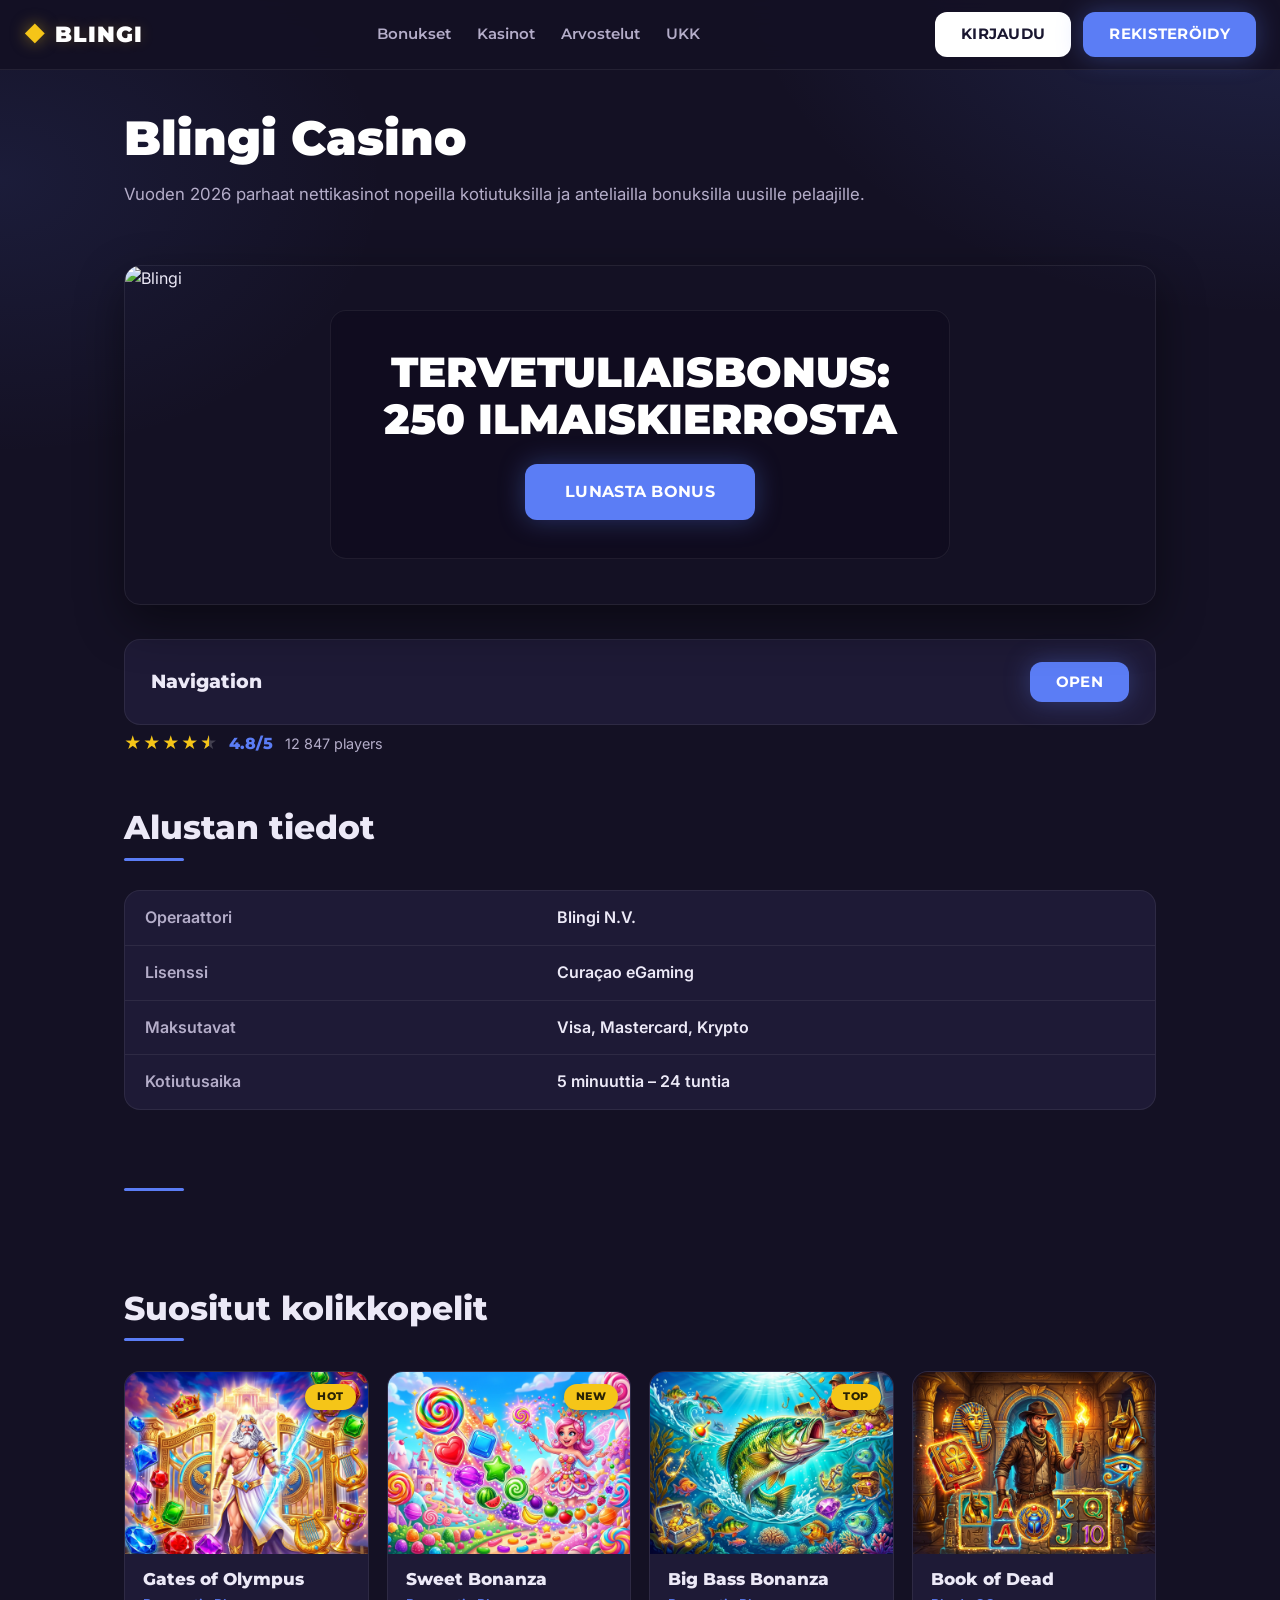
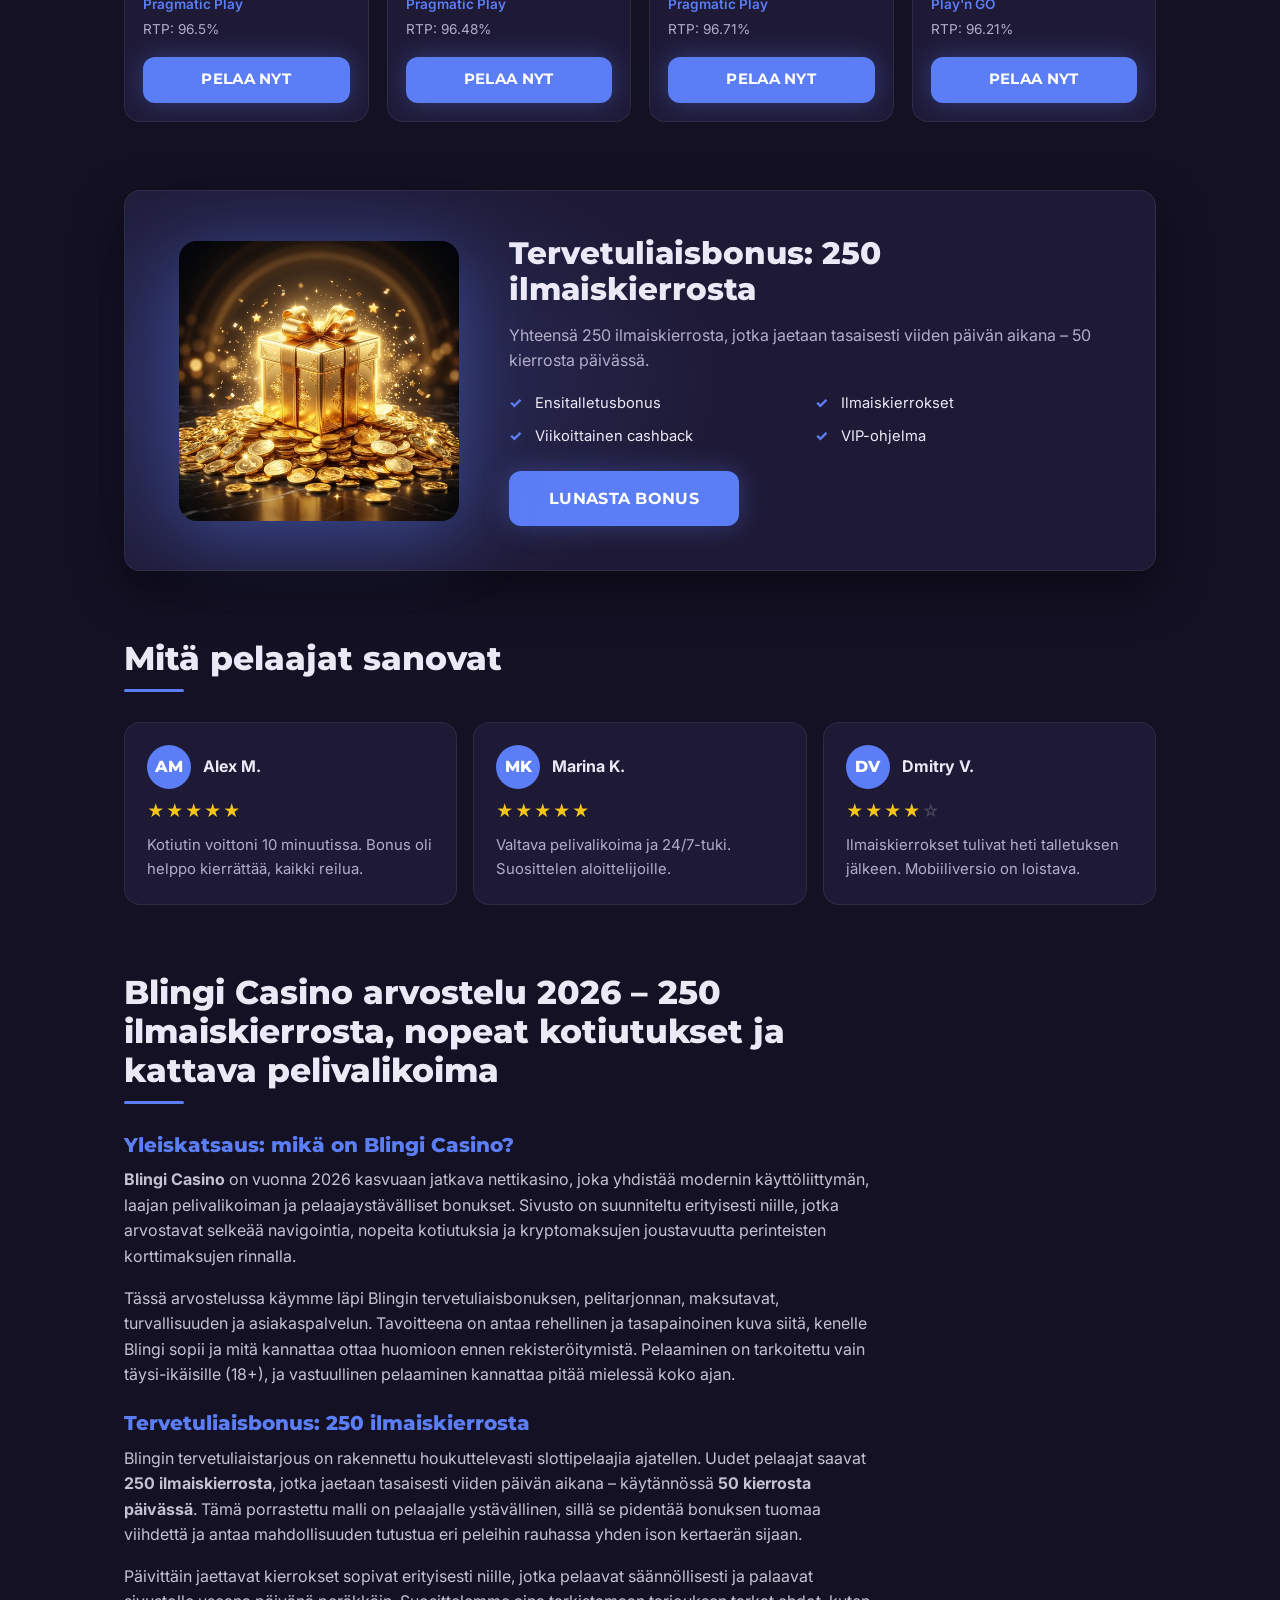
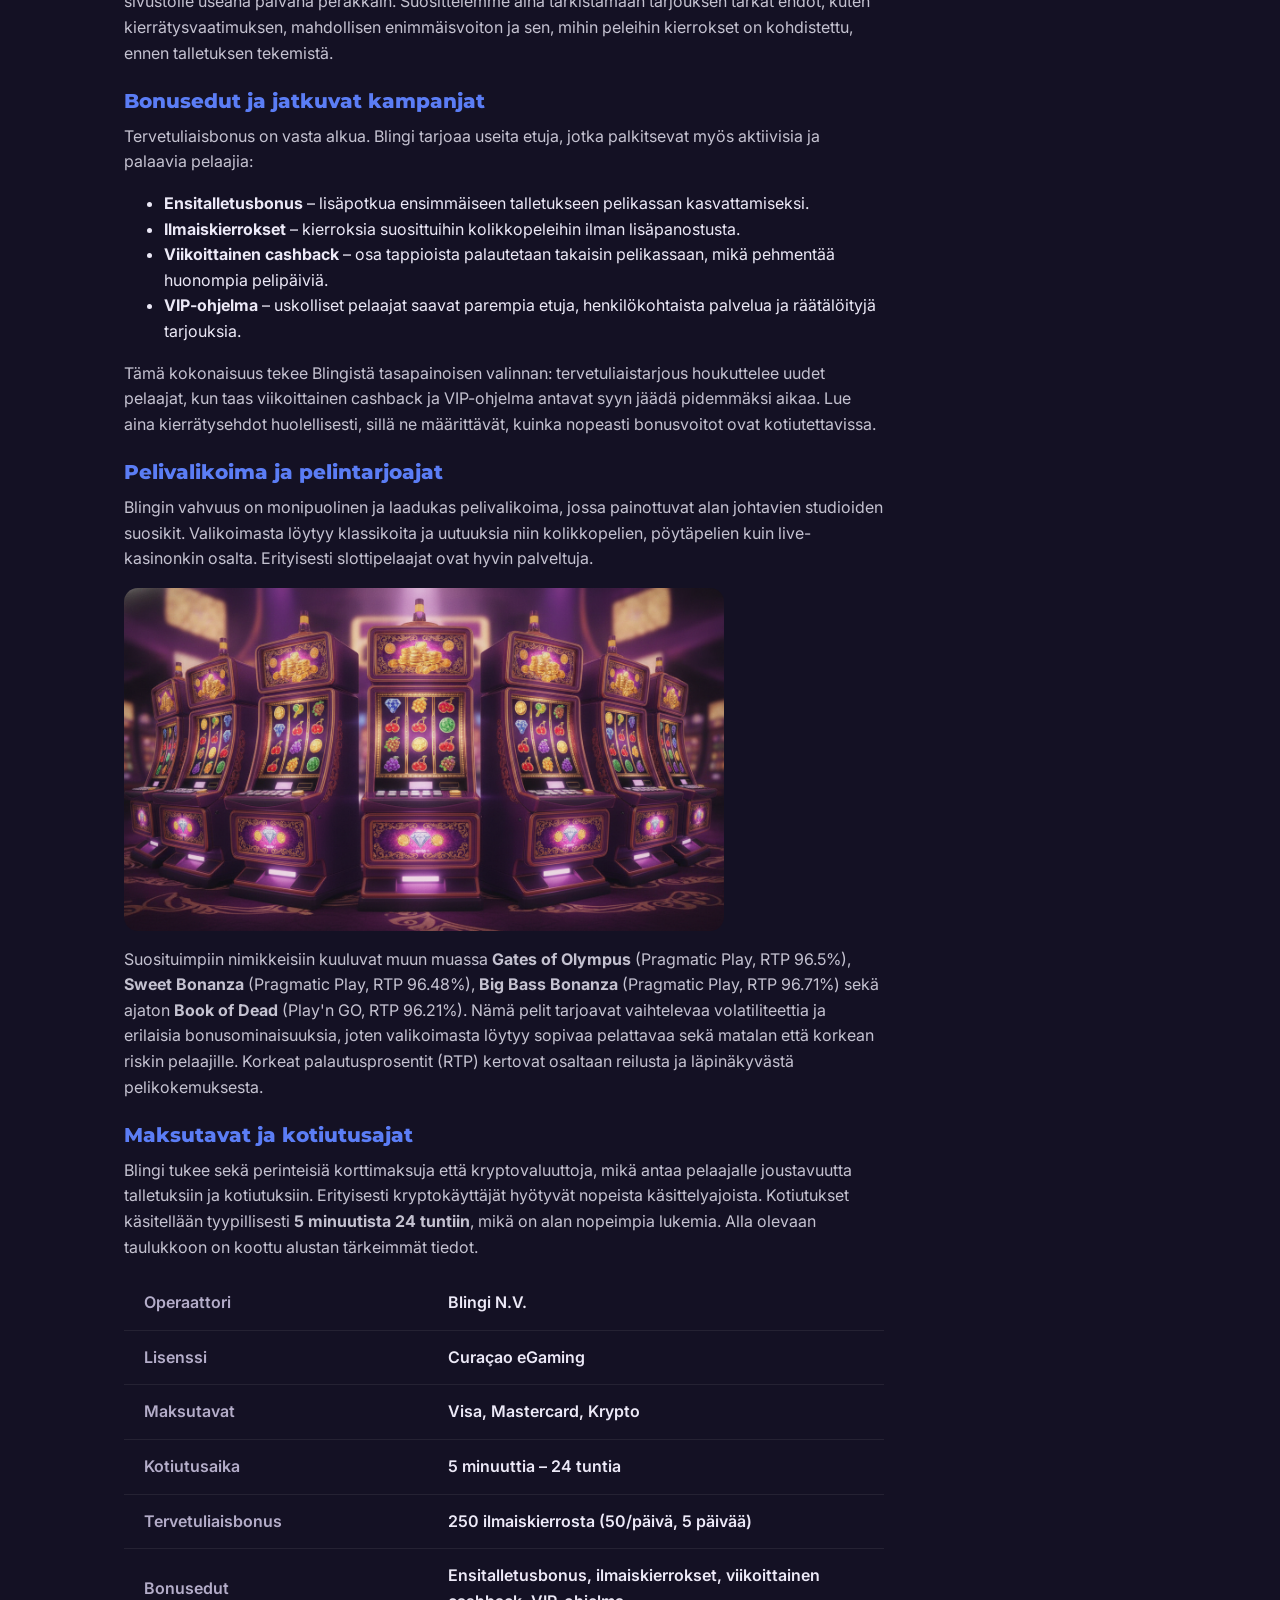
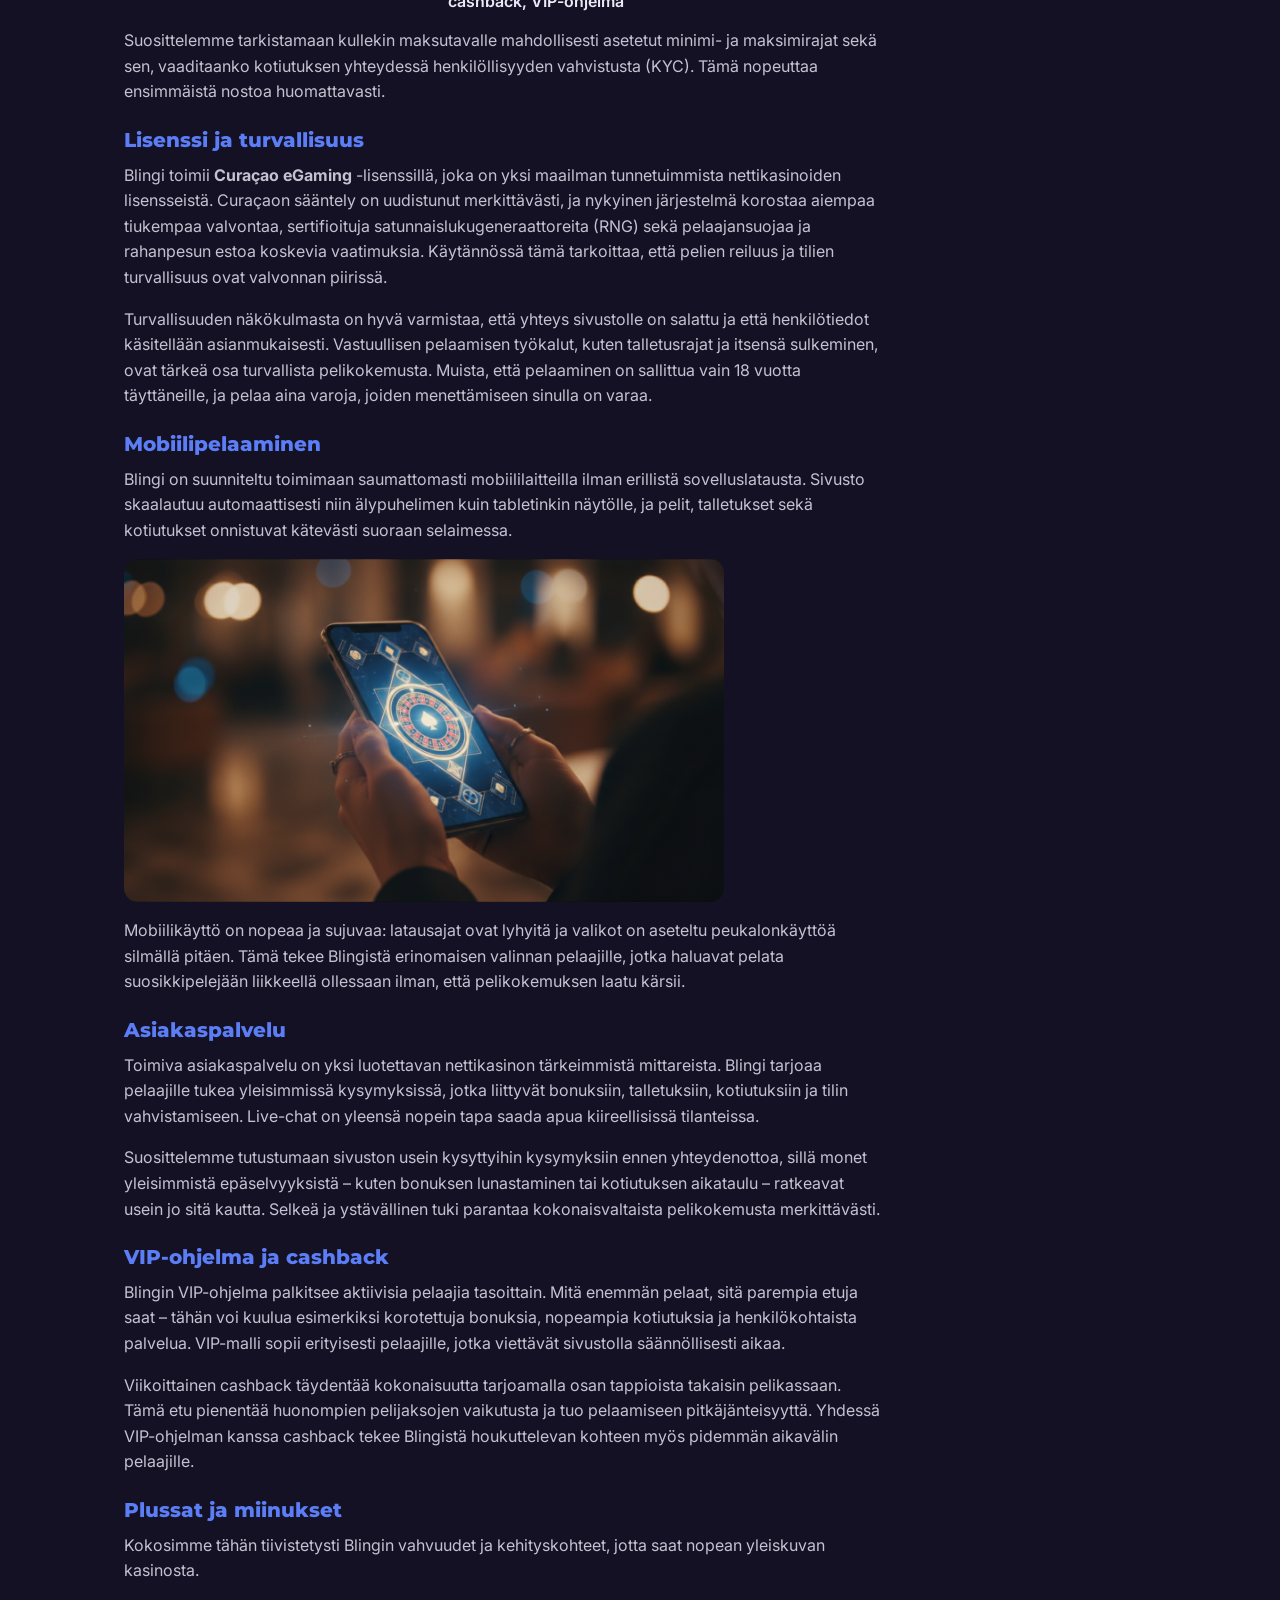
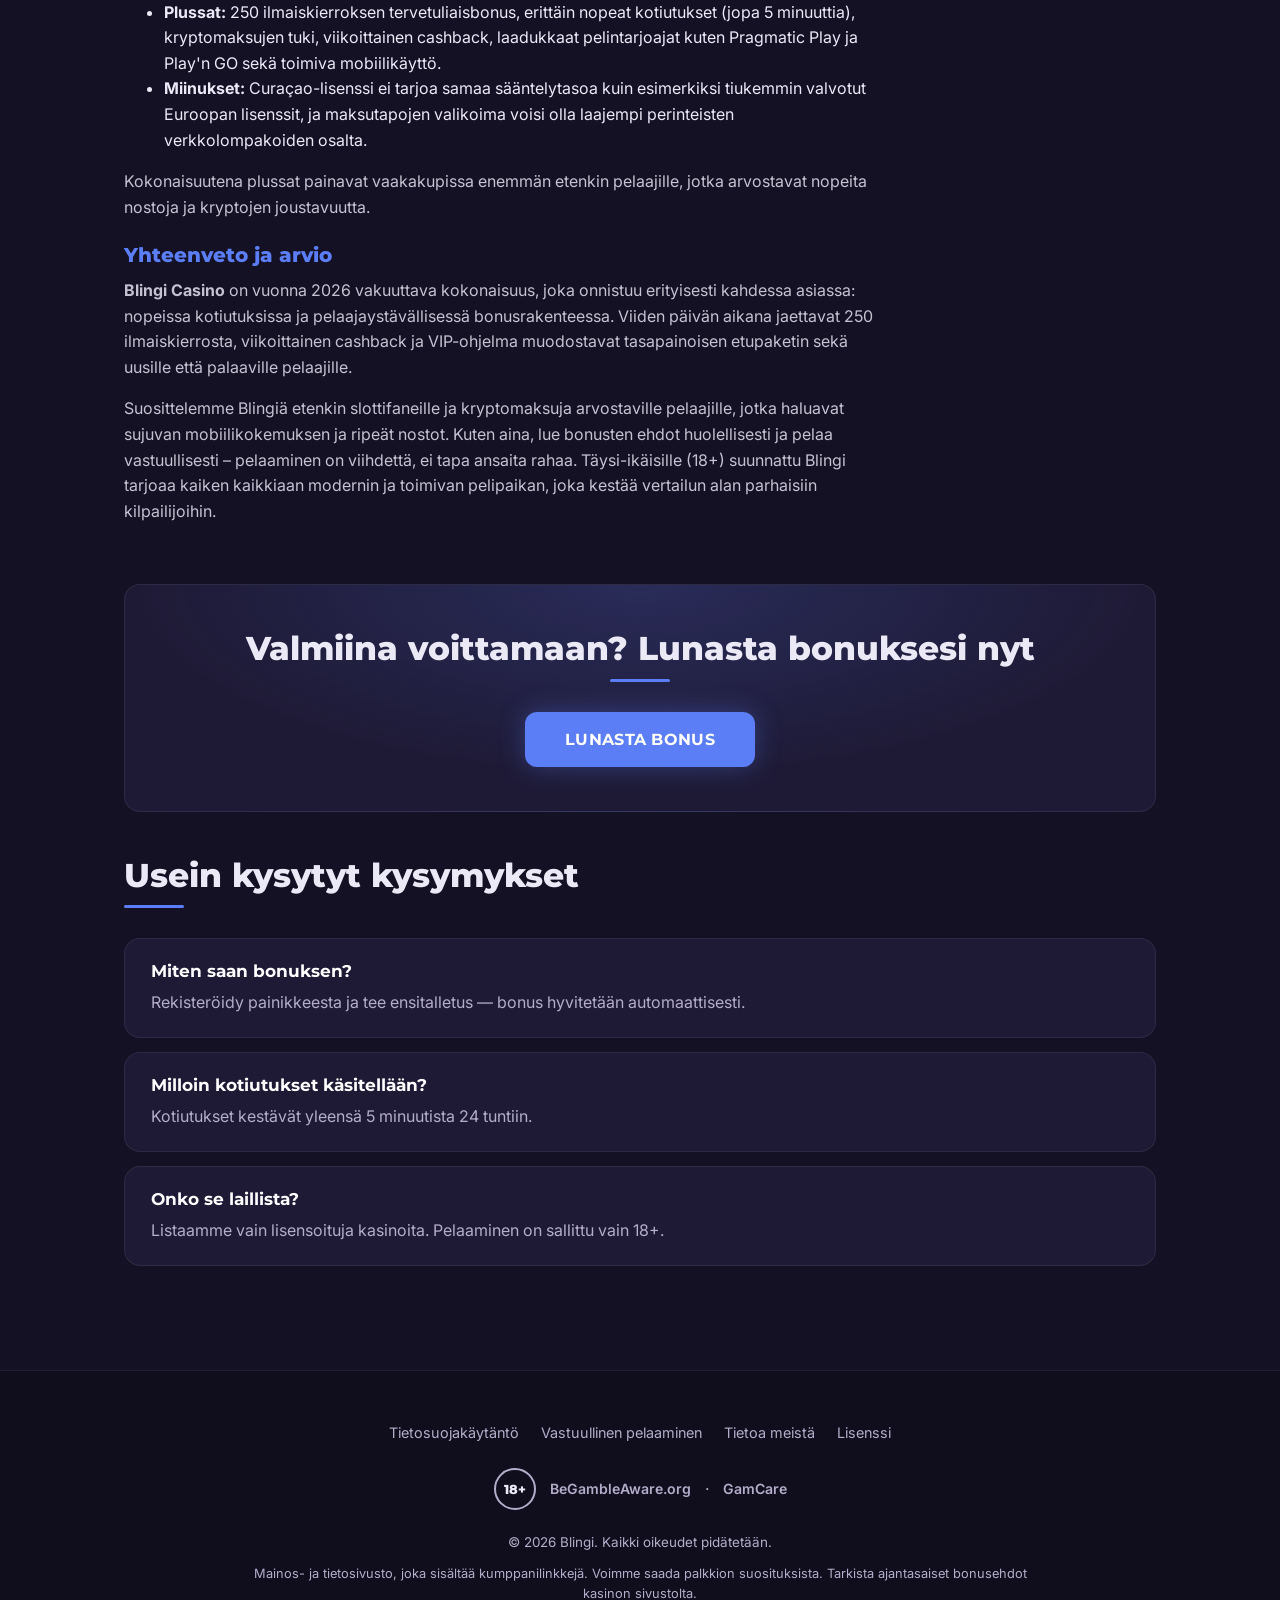
==== commit c490478c: "Update index.html" ====
--- a/index.html
+++ b/index.html
@@ -61,7 +61,7 @@
 
       <!-- ===== Intro ===== -->
       <section class="intro reveal">
-        <h1 class="brand-title">Blingi</h1>
+        <h1 class="brand-title">Blingi Casino</h1>
         <p class="lead">Vuoden 2026 parhaat nettikasinot nopeilla kotiutuksilla ja anteliailla bonuksilla uusille pelaajille.</p>
       </section>
 
